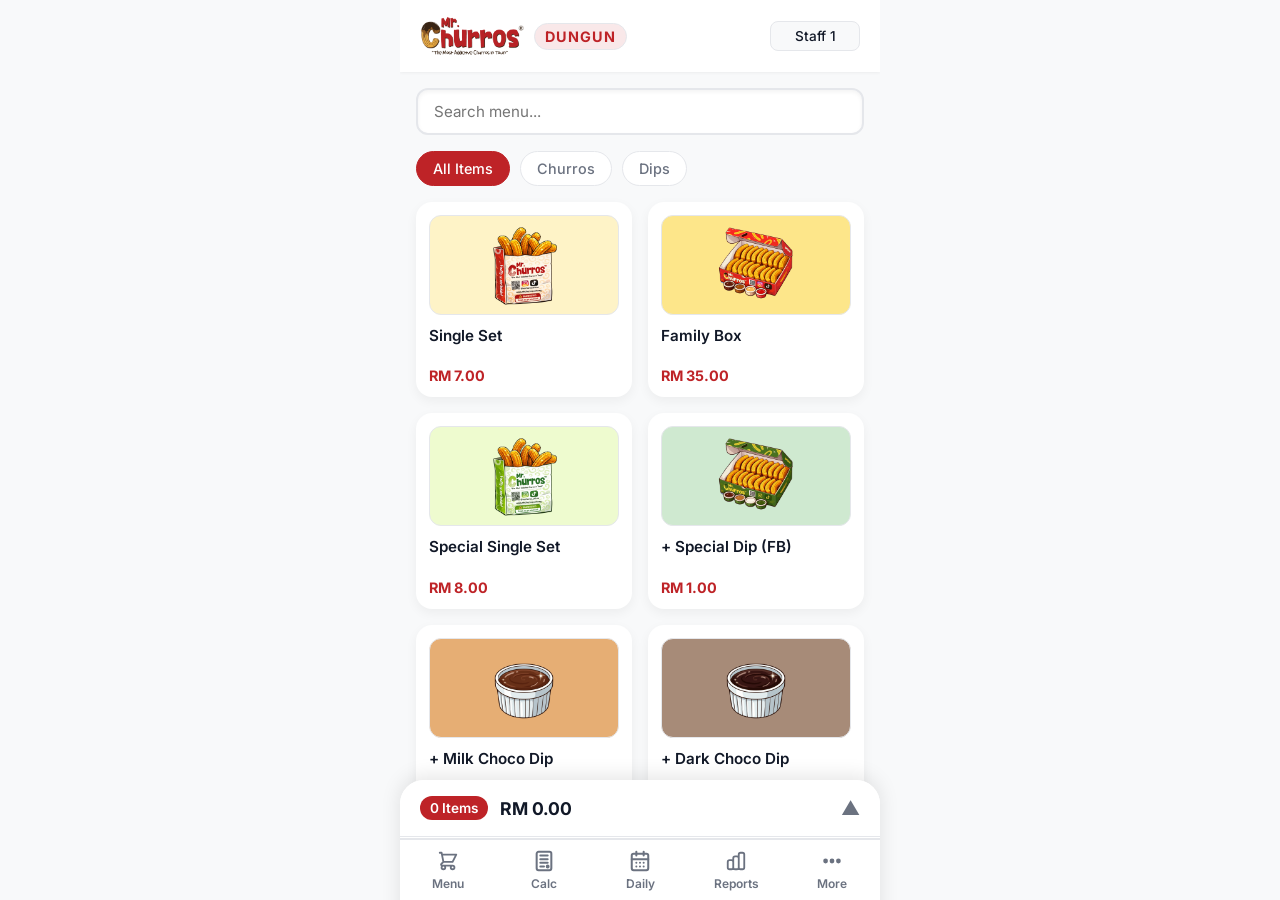
==== index.html @ 945b2c8e "Update index.html" ====
<!doctype html>
<html lang="en">
  <head>
    <meta charset="UTF-8" />
    <meta
      name="viewport"
      content="width=device-width, initial-scale=1.0, maximum-scale=1.0, user-scalable=no, viewport-fit=cover"
    />

    <meta http-equiv="Cache-Control" content="no-cache, no-store, must-revalidate" />
    <meta http-equiv="Pragma" content="no-cache" />
    <meta http-equiv="Expires" content="0" />
    
    <title>Mr. Churros Dungun · Simple POS</title>
    <link rel="preconnect" href="https://fonts.googleapis.com" />
    <link rel="preconnect" href="https://fonts.gstatic.com" crossorigin />
    <link
      href="https://fonts.googleapis.com/css2?family=Inter:wght@400;500;600;700&display=swap"
      rel="stylesheet"
    />
    <link rel="stylesheet" href="style.css?v=2.2.6" />
  </head>
  <body>
    <div class="app-container">
      <!-- HEADER -->
      <header class="header">
        <div class="logo-wrapper" id="devEasterEgg" style="cursor: pointer">
          <img src="logo-new.png" alt="Mr. Churros" class="header-logo" />
          <!-- Text-based DUNGUN badge -->
          <div class="dungun-badge">DUNGUN</div>
        </div>
        <div class="header-actions">
          <input
            type="text"
            id="staffName"
            class="staff-input"
            placeholder="Staff"
            value="Staff 1"
          />
          <button id="darkModeToggle" class="btn-icon">🌙</button>
        </div>
      </header>

      <!-- MAIN CONTENT -->
      <main class="main-content">
        <!-- POS PAGE (Menu) -->
        <div id="page-pos" class="page active">
          <input
            type="text"
            class="search-bar"
            placeholder="Search menu..."
            id="searchInput"
          />

          <div class="categories">
            <button class="cat-btn active" data-category="all">
              All Items
            </button>
            <button class="cat-btn" data-category="churros">Churros</button>
            <button class="cat-btn" data-category="dips">Dips</button>
          </div>

          <div class="product-grid" id="menuGrid"></div>
        </div>

        <!-- CALCULATOR PAGE -->
        <div id="page-calc" class="page">
          <div class="calculator-container">
            <div class="calc-screen-modern">
              <div id="calc-result">0</div>
              <div class="calc-subinfo">
                <span id="calc-operator-hint"></span>
                <span id="calc-memory"></span>
              </div>
            </div>

            <!-- Quick Cash Buttons -->
            <div
              style="
                display: grid;
                grid-template-columns: repeat(4, 1fr);
                gap: 8px;
                margin-bottom: 16px;
              "
            >
              <button
                class="btn btn-outline"
                style="padding: 12px 0"
                onclick="setCashAmount(10)"
              >
                RM10
              </button>
              <button
                class="btn btn-outline"
                style="padding: 12px 0"
                onclick="setCashAmount(20)"
              >
                RM20
              </button>
              <button
                class="btn btn-outline"
                style="padding: 12px 0"
                onclick="setCashAmount(50)"
              >
                RM50
              </button>
              <button
                class="btn btn-outline"
                style="padding: 12px 0"
                onclick="setCashAmount(100)"
              >
                RM100
              </button>
            </div>

            <div class="calc-keypad">
              <button class="calc-key" data-calc="7">7</button>
              <button class="calc-key" data-calc="8">8</button>
              <button class="calc-key" data-calc="9">9</button>
              <button class="calc-key operator" data-calc="/">÷</button>

              <button class="calc-key" data-calc="4">4</button>
              <button class="calc-key" data-calc="5">5</button>
              <button class="calc-key" data-calc="6">6</button>
              <button class="calc-key operator" data-calc="*">×</button>

              <button class="calc-key" data-calc="1">1</button>
              <button class="calc-key" data-calc="2">2</button>
              <button class="calc-key" data-calc="3">3</button>
              <button class="calc-key operator" data-calc="-">−</button>

              <button class="calc-key" data-calc="0">0</button>
              <button class="calc-key" data-calc=".">.</button>
              <button class="calc-key operator" data-calc="+">+</button>
              <button class="calc-key clear" data-calc="C">C</button>

              <button
                class="calc-key equals"
                data-calc="="
                style="grid-column: span 4"
              >
                =
              </button>
            </div>

            <div class="calc-actions">
              <button class="btn btn-outline" id="calc-add-to-cart">
                💰 Set Payment
              </button>
              <button class="btn btn-outline" id="calc-clear">🔄 Clear</button>
            </div>
          </div>
        </div>

        <!-- DAILY UPDATE PAGE -->
        <div id="page-daily" class="page">
          <div class="daily-container">
            <h2 style="margin-bottom: 20px; font-size: 1.5rem; color: var(--text-main);">
              Daily Update
            </h2>

            <!-- Restock Checklist -->
            <div class="daily-card">
              <h3 style="margin-bottom: 15px; color: var(--primary); font-size: 1rem">RESTOCK CHECKLIST</h3>
              
              <div class="restock-grid">
                <div class="restock-item">
                  <span>TEPUNG</span>
                  <input type="number" id="restock-tepung" class="restock-input" min="0" value="0" placeholder="PCS">
                </div>
                <div class="restock-item">
                  <span>PASTE</span>
                  <input type="number" id="restock-paste" class="restock-input" min="0" value="0" placeholder="PCS">
                </div>
                <div class="restock-item">
                  <span>DIPPING CUP</span>
                  <input type="number" id="restock-dipping-cup" class="restock-input" min="0" value="0" placeholder="PCS">
                </div>
                <div class="restock-item">
                  <span>FAMILY BOX</span>
                  <input type="number" id="restock-familybox" class="restock-input" min="0" value="0" placeholder="PCS">
                </div>
                <div class="restock-item">
                  <span>PAPER BAG</span>
                  <input type="number" id="restock-paper-bag" class="restock-input" min="0" value="0" placeholder="PCS">
                </div>
                <div class="restock-item">
                  <span>MILK CHOC</span>
                  <input type="number" id="restock-milk-choc" class="restock-input" min="0" value="0" placeholder="PCS">
                </div>
                <div class="restock-item">
                  <span>DARK CHOC</span>
                  <input type="number" id="restock-dark-choc" class="restock-input" min="0" value="0" placeholder="PCS">
                </div>
                <div class="restock-item">
                  <span>CARAMEL</span>
                  <input type="number" id="restock-caramel" class="restock-input" min="0" value="0" placeholder="PCS">
                </div>
                <div class="restock-item">
                  <span>MINYAK</span>
                  <input type="number" id="restock-minyak" class="restock-input" min="0" value="0" placeholder="PCS">
                </div>
                <div class="restock-item">
                  <span>CINNAMON SUGAR</span>
                  <input type="number" id="restock-cinamon" class="restock-input" min="0" value="0" placeholder="PCS">
                </div>
                <div class="restock-item">
                  <span>TISU KERING</span>
                  <input type="number" id="restock-tisu-kering" class="restock-input" min="0" value="0" placeholder="PCS">
                </div>
                <div class="restock-item">
                  <span>TISU BASAH</span>
                  <input type="number" id="restock-tisu-basah" class="restock-input" min="0" value="0" placeholder="PCS">
                </div>
                <div class="restock-item">
                  <span>PLASTIK KECIL</span>
                  <input type="number" id="restock-plastik-kecil" class="restock-input" min="0" value="0" placeholder="PCS">
                </div>
                <div class="restock-item">
                  <span>PLASTIK BESAR (FB)</span>
                  <input type="number" id="restock-plastik-besar" class="restock-input" min="0" value="0" placeholder="PCS">
                </div>
                <div class="restock-item">
                  <span>GLOVE L</span>
                  <input type="number" id="restock-glove-l" class="restock-input" min="0" value="0" placeholder="PCS">
                </div>
                <div class="restock-item">
                  <span>GLOVE S</span>
                  <input type="number" id="restock-glove-s" class="restock-input" min="0" value="0" placeholder="PCS">
                </div>
              </div>
            </div>

            <!-- EXPENSES -->
            <div class="daily-card">
              <div class="section-header">
                <h3>EXPENSES</h3>
                <span class="header-qty">Amount (RM)</span>
              </div>
              
              <div class="expense-grid">
                <div class="expense-row">
                  <input type="text" id="expense-1-desc" class="expense-desc" placeholder="e.g., Minyak goreng" value="">
                  <input type="number" id="expense-1-amount" class="expense-amount" min="0" value="0" step="0.01" placeholder="0.00">
                </div>
                <div class="expense-row">
                  <input type="text" id="expense-2-desc" class="expense-desc" placeholder="e.g., Gula" value="">
                  <input type="number" id="expense-2-amount" class="expense-amount" min="0" value="0" step="0.01" placeholder="0.00">
                </div>
                <div class="expense-row">
                  <input type="text" id="expense-3-desc" class="expense-desc" placeholder="e.g., Tepung" value="">
                  <input type="number" id="expense-3-amount" class="expense-amount" min="0" value="0" step="0.01" placeholder="0.00">
                </div>
                <div class="expense-row">
                  <input type="text" id="expense-4-desc" class="expense-desc" placeholder="e.g., Susu" value="">
                  <input type="number" id="expense-4-amount" class="expense-amount" min="0" value="0" step="0.01" placeholder="0.00">
                </div>
              </div>
            </div>

            <!-- REQUEST -->
            <div class="daily-card">
              <div class="section-header">
                <h3>REQUEST</h3>
                <span class="header-qty">Quantity (PCS)</span>
              </div>
              
              <div class="request-grid">
                <div class="request-row">
                  <input type="text" id="request-1-desc" class="request-desc" placeholder="e.g., Dipping cup" value="">
                  <input type="number" id="request-1-qty" class="request-qty" min="0" value="0" placeholder="0">
                </div>
                <div class="request-row">
                  <input type="text" id="request-2-desc" class="request-desc" placeholder="e.g., Paper bag" value="">
                  <input type="number" id="request-2-qty" class="request-qty" min="0" value="0" placeholder="0">
                </div>
                <div class="request-row">
                  <input type="text" id="request-3-desc" class="request-desc" placeholder="e.g., Plastik" value="">
                  <input type="number" id="request-3-qty" class="request-qty" min="0" value="0" placeholder="0">
                </div>
                <div class="request-row">
                  <input type="text" id="request-4-desc" class="request-desc" placeholder="e.g., Tisu" value="">
                  <input type="number" id="request-4-qty" class="request-qty" min="0" value="0" placeholder="0">
                </div>
              </div>
            </div>

            <!-- Person In Charge -->
            <div class="daily-card">
              <div class="pic-row">
                <div style="flex: 1;">
                  <label class="daily-label">PERSON IN CHARGE</label>
                  <input type="text" id="daily-pic" class="daily-input" placeholder="Staff name" value="Staff 1">
                </div>
                <div style="flex: 1;">
                  <label class="daily-label">OUTLET</label>
                  <input type="text" id="daily-outlet" class="daily-input" placeholder="Location" value="Dungun">
                  </select>
                </div>
              </div>
            </div>

            <!-- Submit Button -->
            <div class="daily-actions">
              <button id="save-daily-update" class="btn btn-primary">📝 Save</button>
              <button id="clear-daily" class="btn btn-outline">🔄 Clear Form</button>
            </div>

            <!-- History -->
            <div class="daily-card">
              <h3 style="margin-bottom: 15px; color: var(--text-main);">Recent Updates</h3>
              <div id="daily-updates-list" class="updates-list">
                <p style="text-align: center; color: var(--text-muted);">No updates yet today.</p>
              </div>
            </div>
          </div>
        </div>

        <!-- REPORTS PAGE -->
        <div id="page-reports" class="page">
          <h2 style="margin-bottom: 16px; font-size: 1.4rem">
            Daily Dashboard
          </h2>

          <div class="report-stats">
            <div class="stat-card">
              <span>Today's Sales</span>
              <strong id="reportTotalSales">RM 0.00</strong>
            </div>
            <div class="stat-card">
              <span>Orders</span>
              <strong id="reportOrderCount">0</strong>
            </div>
          </div>

          <!-- ========== CASH DRAWER SECTION ========== -->
          <div class="cash-drawer-section">
            <h3
              style="
                margin-bottom: 12px;
                font-size: 1.2rem;
                color: var(--primary);
              "
            >
              Cash Drawer
            </h3>

            <!-- Starting Cash (Float) - Always editable -->
            <div class="float-section">
              <div class="float-row">
                <span>Starting Cash:</span>
                <div style="display: flex; align-items: center; gap: 8px">
                  <input
                    type="number"
                    id="startingCashInput"
                    class="float-input"
                    value="200"
                    step="0.01"
                    min="0"
                    style="width: 100px"
                  />
                  <button id="updateFloatBtn" class="float-save-btn">
                    Update
                  </button>
                </div>
              </div>
            </div>

            <!-- Cash Drawer Summary -->
            <div class="drawer-summary">
              <div class="drawer-row">
                <span>Cash Sales:</span>
                <span
                  id="cashSalesTotal"
                  style="font-weight: 700; color: var(--primary)"
                  >RM 0.00</span
                >
              </div>
              <div class="drawer-row">
                <span>QR Sales:</span>
                <span
                  id="cardSalesTotal"
                  style="font-weight: 700; color: var(--success)"
                  >RM 0.00</span
                >
              </div>
              <div class="drawer-total">
                <span>Expected Cash Amount:</span>
                <span
                  id="expectedCash"
                  style="
                    font-weight: 800;
                    color: var(--primary);
                    font-size: 1.2rem;
                  "
                  >RM 200.00</span
                >
              </div>
            </div>

            <!-- Cash Actions -->
            <div class="cash-actions">
              <button id="closeShiftBtn" class="cash-action-btn primary">
                Close Shift
              </button>
              <button id="resetDrawerBtn" class="cash-action-btn secondary">
                Reset Drawer
              </button>
            </div>
            <div
            style="
              margin-top: 24px;
              display: flex;
              flex-direction: column;
              gap: 12px;
            "
          >
            <button id="export-btn" class="btn btn-outline">
              📥 Export CSV
            </button>
            <button id="reset-btn" class="btn btn-danger">
              ⚠️ Reset All Data
            </button>
          </div>
          </div>


          <!-- Production Summary Section -->
          <div class="cash-drawer-section">
            <h3 style="margin-bottom: 12px; font-size: 1.2rem; color: var(--primary);">
              Production Summary
            </h3>

            <!-- Total KG Sold -->
            <div class="float-section">
              <div class="float-row">
                <span>Total KG Sold (KG):</span>
                <div>
                  <input
                    type="number"
                    id="totalKgSold"
                    class="production-input"
                    value="0"
                    step="0.1"
                    min="0"
                    placeholder="0"
                  />
                </div>
              </div>
            </div>

            <!-- Unsold / Defect -->
            <div class="float-section">
              <div class="float-row">
                <span>Unsold/Defect (PCS):</span>
                <div>
                  <input
                    type="number"
                    id="unsoldDefect"
                    class="production-input"
                    value="0"
                    step="1"
                    min="0"
                    placeholder="0"
                  />
                </div>
              </div>
            </div>
          </div>

          <h3
            style="
              margin-bottom: 12px;
              font-size: 1rem;
              color: var(--text-muted);
            "
          >
            Recent Transactions
          </h3>
          <ul
            class="order-list"
            id="reportSalesList"
            style="
              background: var(--bg-surface);
              padding: 16px;
              border-radius: 16px;
              box-shadow: var(--card-shadow);
            "
          >
            <li
              style="
                text-align: center;
                color: var(--text-muted);
                font-size: 0.9rem;
              "
            >
              No sales yet today.
            </li>
          </ul>

        </div>

        <!-- SETTINGS PAGE -->
        <div id="page-settings" class="page">
          <div class="settings-container">
            <h2 style="margin-bottom: 20px; font-size: 1.5rem; color: var(--primary);">
              Settings
            </h2>

            <!-- Dark Mode Toggle -->
            <div class="settings-card">
              <div class="settings-row">
                <div class="settings-info">
                  <div>
                    <h3>Dark Mode</h3>
                    <p class="settings-description">Switch between light and dark theme</p>
                  </div>
                </div>
                <label class="toggle-switch">
                  <input type="checkbox" id="settingsDarkModeToggle">
                  <span class="toggle-slider"></span>
                </label>
              </div>
            </div>

            <!-- Tablet/Laptop Layout Toggle -->
            <div class="settings-card">
              <div class="settings-row">
                <div class="settings-info">
                  <div>
                    <h3>Tablet / Laptop Layout</h3>
                    <p class="settings-description">Switch to wider layout for larger screens</p>
                  </div>
                </div>
                <label class="toggle-switch">
                  <input type="checkbox" id="tabletLayoutToggle">
                  <span class="toggle-slider"></span>
                </label>
              </div>
            </div>

            <!-- Developer Info -->
            <div class="settings-card">
              <div class="settings-row" style="cursor: pointer;" id="settingsDevInfo">
                <div class="settings-info">
                  <div>
                    <h3>App Info</h3>
                    <p class="settings-description">View app version and developer details</p>
                  </div>
                </div>
                <span class="settings-chevron">›</span>
              </div>
            </div>

            <!-- App Info Footer -->
            <div class="settings-footer">
              <p>Mr. Churros Dungun POS</p>
              <p>Version 2.2.6</p>
            </div>
          </div>
        </div>

        <!-- DEVELOPER PAGE -->
        <div id="page-dev" class="page">
          <div class="developer-container">
            <div class="dev-header">
              <div class="dev-icon"></div>
              <h2>App Info</h2>
            </div>

            <div class="dev-card">
              <div class="dev-row">
                <span class="dev-label">App Name:</span>
                <span class="dev-value">Mr. Churros Dungun POS</span>
              </div>
              <div class="dev-row">
                <span class="dev-label">Version:</span>
                <span class="dev-value">2.2.6</span>
              </div>
              <div class="dev-row">
                <span class="dev-label">Developer:</span>
                <span class="dev-value">Nazurah and Is</span>
              </div>
              <div class="dev-row">
                <span class="dev-label">GitHub:</span>
                <span class="dev-value">@iskandarasri</span>
              </div>
              <div class="dev-row">
                <span class="dev-label">Last Updated:</span>
                <span class="dev-value">10 March 2026</span>
              </div>
            </div>

            <div class="dev-card">
              <h3 style="margin-bottom: 10px">Features</h3>
              <ul class="dev-features">
                <li>Multi-page POS System</li>
                <li>Restock items form</li>
                <li>Item quantity grouping</li>
                <li>Delete individual items</li>
                <li>Payment calculator</li>
                <li>Daily reports</li>
                <li>CSV (Excel) export</li>
              </ul>
            </div>

            <div class="dev-footer">
              <p>Made with love for Mr. Churros Dungun!</p>
            </div>
          </div>
        </div>
      </main>
      <!-- End of main-content -->

      <!-- STICKY CART -->
      <div id="cartSheet" class="cart-sheet">
        <div class="cart-header" id="cartHeaderToggle">
          <div class="cart-summary">
            <div class="cart-badge" id="cartCount">0 Items</div>
            <div class="cart-total-display" id="cartTotalSummary">RM 0.00</div>
          </div>
          <div class="cart-chevron">▲</div>
        </div>

        <div class="cart-body">
          <ul id="order-list" class="order-list"></ul>
        </div>

        <div class="cart-footer">
          <!-- Remarks Input -->
          <div class="cart-remarks">
            <input
              type="text"
              id="saleRemarks"
              class="remarks-input-cart"
              placeholder="Remarks (e.g., Extra churros, No sugar)"
            />
          </div>

          <!-- Payment Method Toggle -->
          <div class="payment-toggle">
            <button id="payment-cash" class="payment-btn cash active">
              💵 Cash
            </button>
            <button id="payment-qr" class="payment-btn qr">📱 QR Pay</button>
          </div>

          <!-- MONEY PRESETS - Quick payment amounts -->
          <div class="money-presets">
            <div class="money-label">Quick Payment:</div>
            <div class="money-buttons">
              <button class="money-preset-btn" data-amount="5">RM5</button>
              <button class="money-preset-btn" data-amount="7">RM7</button>
              <button class="money-preset-btn" data-amount="10">RM10</button>
              <button class="money-preset-btn" data-amount="20">RM20</button>
              <button class="money-preset-btn" data-amount="50">RM50</button>
              <button class="money-preset-btn" data-amount="100">RM100</button>
            </div>
          </div>

          <!-- Manual Payment Input -->
          <div class="manual-payment">
            <div class="payment-input-label">Customer Paid:</div>
            <div class="payment-input-row">
              <input
                type="number"
                id="manual-paid-amount"
                class="payment-input"
                placeholder="0.00"
                step="0.01"
                min="0"
              />
              <button id="apply-payment-btn" class="btn btn-outline">
                Apply
              </button>
            </div>
          </div>

          <div class="cart-totals">
            <span>Total</span>
            <span id="order-total-amount">RM 0.00</span>
          </div>

          <!-- Payment Summary -->
          <div class="payment-summary">
            <div class="payment-row">
              <span>Customer Paid:</span>
              <span
                id="paid-amount"
                style="font-weight: 700; color: var(--primary)"
                >RM 0.00</span
              >
            </div>
            <div class="payment-row change-row">
              <span>Change to Return:</span>
              <span id="change-amount" style="font-weight: 700">RM 0.00</span>
            </div>
          </div>

          <div class="cart-actions">
            <button id="void-last" class="btn btn-danger">Void Last</button>
            <button id="clear-order" class="btn btn-outline">Clear All</button>
          </div>
          <button id="save-sale" class="btn btn-primary">Pay / Save</button>
        </div>
      </div>

      <!-- BOTTOM NAV -->
      <nav class="bottom-nav">
        <button class="nav-btn" data-page="pos">
          <svg viewBox="0 0 24 24" width="22" height="22">
            <path
              d="M3 3h2l.4 2M7 13h10l4-8H5.4M7 13L5.4 5M7 13l-2.293 2.293c-.63.63-.184 1.707.707 1.707H17m0 0a2 2 0 100 4 2 2 0 000-4zm-8 2a2 2 0 11-4 0 2 2 0 014 0z"
              stroke="currentColor"
              fill="none"
              stroke-width="2"
            />
          </svg>
          Menu
        </button>
        <button class="nav-btn" data-page="calc">
          <svg
            viewBox="0 0 24 24"
            width="22"
            height="22"
            fill="none"
            stroke="currentColor"
            stroke-width="2"
          >
            <rect x="4" y="2" width="16" height="20" rx="2" ry="2"></rect>
            <line x1="8" y1="6" x2="16" y2="6"></line>
            <line x1="8" y1="10" x2="16" y2="10"></line>
            <line x1="8" y1="14" x2="16" y2="14"></line>
            <line x1="8" y1="18" x2="12" y2="18"></line>
            <circle cx="16" cy="18" r="1"></circle>
          </svg>
          Calc
        </button>
        <button class="nav-btn" data-page="daily">
          <svg viewBox="0 0 24 24" width="22" height="22" fill="none" stroke="currentColor" stroke-width="2">
            <rect x="3" y="4" width="18" height="18" rx="2" ry="2"></rect>
            <line x1="16" y1="2" x2="16" y2="6"></line>
            <line x1="8" y1="2" x2="8" y2="6"></line>
            <line x1="3" y1="10" x2="21" y2="10"></line>
            <path d="M8 14h.01M12 14h.01M16 14h.01M8 18h.01M12 18h.01M16 18h.01"></path>
          </svg>
          Daily
        </button>
        <button class="nav-btn" data-page="reports">
          <svg viewBox="0 0 24 24" width="22" height="22">
            <path
              d="M9 19v-6a2 2 0 00-2-2H5a2 2 0 00-2 2v6a2 2 0 002 2h2a2 2 0 002-2zm0 0V9a2 2 0 012-2h2a2 2 0 012 2v10m-6 0a2 2 0 002 2h2a2 2 0 002-2m0 0V5a2 2 0 012-2h2a2 2 0 012 2v14a2 2 0 01-2 2h-2a2 2 0 01-2-2z"
              stroke="currentColor"
              fill="none"
              stroke-width="2"
            />
          </svg>
          Reports
        </button>
        <button class="nav-btn" data-page="settings">
          <svg viewBox="0 0 24 24" width="22" height="22">
            <circle cx="12" cy="12" r="1.5" fill="currentColor"/>
            <circle cx="19" cy="12" r="1.5" fill="currentColor"/>
            <circle cx="5" cy="12" r="1.5" fill="currentColor"/>
          </svg>
          More
        </button>
      </nav>
    </div>
    <!-- End of app-container -->

    <!-- Custom Item Modal -->
    <div class="modal-overlay" id="customItemModal">
      <div class="modal-content">
        <span class="modal-close" onclick="closeModal('customItemModal')"
          >&times;</span
        >
        <h3 style="margin-bottom: 16px; text-align: center">Custom Amount</h3>
        <input
          type="text"
          id="customItemName"
          class="custom-input"
          placeholder="Item Name"
          value="Misc Item"
        />
        <div class="custom-display" id="calcDisplay">0.00</div>

        <div class="numpad">
          <button class="num-btn" onclick="calcType('1')">1</button>
          <button class="num-btn" onclick="calcType('2')">2</button>
          <button class="num-btn" onclick="calcType('3')">3</button>
          <button class="num-btn" onclick="calcType('4')">4</button>
          <button class="num-btn" onclick="calcType('5')">5</button>
          <button class="num-btn" onclick="calcType('6')">6</button>
          <button class="num-btn" onclick="calcType('7')">7</button>
          <button class="num-btn" onclick="calcType('8')">8</button>
          <button class="num-btn" onclick="calcType('9')">9</button>
          <button class="num-btn" onclick="calcType('C')">C</button>
          <button class="num-btn" onclick="calcType('0')">0</button>
          <button class="num-btn" onclick="calcType('00')">00</button>
        </div>
        <button
          class="btn btn-primary"
          style="margin-top: 16px"
          onclick="addCustomItem()"
        >
          Add to Order
        </button>
      </div>
    </div>

    <!-- Receipt Modal -->
    <div class="modal-overlay" id="receiptModal">
      <div class="modal-content receipt" style="max-width: 320px">
        <div class="receipt-header">
          <div class="receipt-logo">
            <img src="logo-new.png" alt="Mr. Churros" class="header-logo" />
          </div>
          <p style="font-size: 0.8rem; color: #555">
            Thank you for your purchase!
          </p>
          <div
            id="receiptDateTime"
            style="font-size: 0.8rem; margin-top: 4px"
          ></div>
          <div id="receiptStaff" style="font-size: 0.8rem"></div>
        </div>

        <div id="receiptItems" style="margin-bottom: 12px"></div>

        <div class="receipt-total">
          <span>TOTAL</span>
          <span id="receiptTotal">RM 0.00</span>
        </div>

        <button
          class="btn btn-primary"
          style="margin-top: 20px; width: 100%; border-radius: 8px"
          onclick="closeModal('receiptModal')"
        >
          Done
        </button>
      </div>
    </div>

    <!-- Custom Alert Modal -->
    <div class="modal-overlay" id="customAlertModal">
      <div class="modal-content" style="max-width: 300px; text-align: center">
        <div class="popup-icon" id="alertIcon">🔔</div>
        <h3 id="alertTitle" style="margin-bottom: 8px; color: var(--primary)">
          Alert
        </h3>
        <p
          id="alertMessage"
          style="margin-bottom: 20px; color: var(--text-main)"
        ></p>
        <button class="btn btn-primary" id="alertOkBtn" style="width: 100%">
          OK
        </button>
      </div>
    </div>

    <!-- Custom Confirm Modal -->
    <div class="modal-overlay" id="customConfirmModal">
      <div class="modal-content" style="max-width: 300px; text-align: center">
        <div class="popup-icon" id="confirmIcon">❓</div>
        <h3 id="confirmTitle" style="margin-bottom: 8px; color: var(--primary)">
          Confirm
        </h3>
        <p
          id="confirmMessage"
          style="margin-bottom: 20px; color: var(--text-main)"
        ></p>
        <div style="display: flex; gap: 10px">
          <button class="btn btn-outline" id="confirmCancelBtn" style="flex: 1">
            Cancel
          </button>
          <button class="btn btn-primary" id="confirmOkBtn" style="flex: 1">
            OK
          </button>
        </div>
      </div>
    </div>

    <script src="script.js?v=2.2.6"></script>
    <script>
    (function() {
      const VERSION = '2.2.6';
      if (localStorage.getItem('appVersion') !== VERSION) {
        console.log('App updated to version ' + VERSION);
        localStorage.setItem('appVersion', VERSION);
      }
    })();
  </script>
  </body>
</html>
---- style.css ----
/* ========== CSS VARIABLES (THEMING) ========== */
:root {
  --primary: #be2327;
  --primary-hover: #ca3838;
  --bg-base: #f8f9fa;
  --bg-surface: #ffffff;
  --text-main: #111827;
  --text-muted: #6b7280;
  --border: #e5e7eb;
  --danger: #ef4444;
  --danger-hover: #dc2626;
  --success: #10b981;
  --card-shadow: 0 4px 12px rgba(0, 0, 0, 0.05);
  --sheet-shadow: 0 -4px 20px rgba(0, 0, 0, 0.1);
  
  /* Safe area insets */
  --safe-top: env(safe-area-inset-top, 0px);
  --safe-bottom: env(safe-area-inset-bottom, 0px);
}

body.dark-mode {
  --primary: #ef4444;
  --primary-hover: #e54646;
  --bg-base: #100e16;
  --bg-surface: #1f2937;
  --text-main: #f9fafb;
  --text-muted: #9ca3af;
  --border: #374151;
  --danger: #f87171;
  --danger-hover: #ef4444;
  --card-shadow: 0 4px 12px rgba(0, 0, 0, 0.2);
  --sheet-shadow: 0 -4px 20px rgba(0, 0, 0, 0.3);
}

* {
  font-family: "Inter", system-ui, -apple-system, sans-serif;
  box-sizing: border-box;
  margin: 0;
  padding: 0;
  -webkit-tap-highlight-color: transparent;
}

body {
  background: var(--bg-base);
  color: var(--text-main);
  display: flex;
  justify-content: center;
  min-height: 100vh;
  margin: 0;
  padding: 0;
  overflow: hidden;
}

/* ========== APP CONTAINER ========== */
.app-container {
  width: 100%;
  max-width: 480px;
  height: 100vh;
  display: flex;
  flex-direction: column;
  background: var(--bg-base);
  position: relative;
  overflow: hidden;
}

/* ========== HEADER ========== */
.header {
  background: var(--bg-surface);
  padding: 16px 20px;
  padding-top: calc(16px + var(--safe-top));
  display: flex;
  justify-content: space-between;
  align-items: center;
  box-shadow: 0 1px 3px rgba(0, 0, 0, 0.05);
  z-index: 10;
  flex-shrink: 0;
}

.logo-wrapper {
  display: flex;
  align-items: center;
  gap: 10px;
  font-weight: 700;
  font-size: 1.1rem;
  color: var(--text-main);
  cursor: pointer;
}

.header-logo {
  height: 40px;
  width: auto;
  object-fit: contain;
}

.header-actions {
  display: flex;
  align-items: center;
  gap: 12px;
}

.staff-input {
  background: var(--bg-base);
  border: 1px solid var(--border);
  color: var(--text-main);
  border-radius: 8px;
  padding: 6px 12px;
  font-size: 0.85rem;
  font-weight: 500;
  width: 90px;
  text-align: center;
  outline: none;
}

.btn-icon {
  background: var(--bg-base);
  border: 1px solid var(--border);
  color: var(--text-main);
  width: 36px;
  height: 36px;
  border-radius: 50%;
  display: flex;
  align-items: center;
  justify-content: center;
  cursor: pointer;
  font-size: 1.1rem;
  transition: all 0.2s;
}

.dungun-badge {
  font-size: 0.9rem;
  font-weight: 700;
  color: var(--primary);
  background: rgba(190, 35, 39, 0.1);
  padding: 4px 10px;
  border-radius: 20px;
  border: 1px solid var(--border);
  letter-spacing: 1px;
  white-space: nowrap;
}

/* ========== FIXED SCROLLING FOR ALL PAGES - iOS COMPATIBLE ========== */
.main-content {
  flex: 1;
  overflow-y: auto;
  -webkit-overflow-scrolling: touch;
  height: 100%;
  padding: 0;
  margin: 0;
}

.page {
  display: none;
  padding: 16px;
  padding-bottom: 150px;
  min-height: 100%;
  animation: fadeIn 0.3s ease;
  box-sizing: border-box;
}

.page.active {
  display: block;
}

@supports (-webkit-touch-callout: none) {
  .main-content {
    height: -webkit-fill-available;
  }
  
  .page {
    padding-bottom: 170px;
  }
  
  .bottom-nav {
    padding-bottom: env(safe-area-inset-bottom, 0px);
    height: calc(60px + env(safe-area-inset-bottom, 0px));
  }
}

#page-calc .calculator-container {
  margin-bottom: 20px;
}

#page-calc {
  padding-bottom: 180px;
}

.product-grid {
  display: grid;
  grid-template-columns: repeat(2, 1fr);
  gap: 16px;
  padding-bottom: 80px;
}

.calc-keypad {
  display: grid;
  grid-template-columns: repeat(4, 1fr);
  gap: 10px;
  margin-bottom: 20px;
}

.calc-actions {
  display: grid;
  grid-template-columns: 1fr 1fr;
  gap: 10px;
  margin-top: 20px;
  margin-bottom: 30px;
}

.bottom-nav {
  position: sticky;
  bottom: 0;
  width: 100%;
  height: 60px;
  background: var(--bg-surface);
  border-top: 2px solid var(--border);
  display: flex;
  justify-content: space-around;
  align-items: center;
  z-index: 1000;
  flex-shrink: 0;
  margin-top: auto;
  padding-bottom: env(safe-area-inset-bottom, 0px);
  box-sizing: content-box;
}

/* ========== SEARCH & CATEGORIES ========== */
.search-bar {
  width: 100%;
  padding: 12px 16px;
  border-radius: 12px;
  border: 2px solid var(--border);
  background: var(--bg-surface);
  color: var(--text-main);
  margin-bottom: 16px;
  font-size: 0.95rem;
  outline: none;
  box-shadow: inset 0 2px 4px rgba(0,0,0,0.05);
  transition: border-color 0.2s ease;
}

.search-bar:focus {
  border-color: var(--primary);
  box-shadow: 0 0 0 3px rgba(195, 31, 10, 0.1);
}

.categories {
  display: flex;
  gap: 10px;
  overflow-x: auto;
  padding-bottom: 16px;
  scrollbar-width: none;
}
.categories::-webkit-scrollbar { display: none; }

.cat-btn {
  background: var(--bg-surface);
  border: 1px solid var(--border);
  color: var(--text-muted);
  padding: 8px 16px;
  border-radius: 20px;
  font-size: 0.9rem;
  font-weight: 500;
  white-space: nowrap;
  cursor: pointer;
  transition: all 0.2s;
}

.cat-btn.active {
  background: var(--primary);
  color: #fff;
  border-color: var(--primary);
}

/* ========== PRODUCT GRID ========== */
.product-grid {
  display: grid;
  grid-template-columns: repeat(2, 1fr);
  gap: 16px;
  padding-bottom: 30px;
}

.product-card {
  background: var(--bg-surface);
  border-radius: 16px;
  padding: 12px;
  box-shadow: var(--card-shadow);
  display: flex;
  flex-direction: column;
  cursor: pointer;
  border: 1px solid transparent;
  transition: all 0.15s ease;
}

.product-card:active {
  transform: scale(0.97);
  border-color: var(--primary);
}

.product-img {
  background: var(--bg-base);
  border-radius: 12px;
  height: 100px;
  display: flex;
  align-items: center;
  justify-content: center;
  font-size: 2.5rem;
  margin-bottom: 12px;
  border: 1px solid var(--border);
  overflow: hidden;
}

.menu-item-image {
  width: 80px;
  height: 80px;
  object-fit: contain;
  border-radius: 8px;
}

.product-info h3 {
  font-size: 0.95rem;
  font-weight: 600;
  color: var(--text-main);
  margin-bottom: 4px;
  line-height: 1.2;
  min-height: 2.4em;
  display: -webkit-box;
  -webkit-line-clamp: 2;
  -webkit-box-orient: vertical;
  overflow: hidden;
}

.product-info p {
  font-size: 0.9rem;
  font-weight: 700;
  color: var(--primary);
}

.custom-item-card {
  border: 2px dashed var(--primary);
  background: transparent;
  box-shadow: none;
}
.custom-item-card .product-img {
  background: rgba(79, 70, 229, 0.1);
  color: var(--primary);
}

/* ========== CALCULATOR PAGE ========== */
.calculator-container {
  background: var(--bg-surface);
  border-radius: 24px;
  padding: 20px;
  margin-bottom: 20px;
  box-shadow: var(--card-shadow);
}

.calc-screen-modern {
  background: var(--bg-base);
  border-radius: 16px;
  padding: 20px;
  margin-bottom: 20px;
  border: 1px solid var(--border);
}

#calc-result {
  font-size: 3rem;
  font-weight: 700;
  text-align: right;
  color: var(--primary);
  font-family: "Courier New", monospace;
  word-wrap: break-word;
  min-height: 5rem;
}

.calc-subinfo {
  display: flex;
  justify-content: space-between;
  margin-top: 10px;
  color: var(--text-muted);
  font-size: 0.9rem;
}

.calc-keypad {
  display: grid;
  grid-template-columns: repeat(4, 1fr);
  gap: 10px;
}

.calc-key {
  background: var(--bg-base);
  border: 1px solid var(--border);
  border-radius: 16px;
  padding: 18px 0;
  font-size: 1.5rem;
  font-weight: 600;
  color: var(--text-main);
  cursor: pointer;
  transition: all 0.1s ease;
}

.calc-key:active {
  background: var(--primary);
  color: white;
  transform: scale(0.95);
}

.calc-key.operator {
  background: var(--primary);
  color: white;
}

.calc-key.operator:active {
  background: var(--primary-hover);
}

.calc-key.equals {
  background: var(--success);
  color: white;
  grid-column: span 2;
}

.calc-key.clear {
  background: var(--danger);
  color: white;
}

.calc-actions {
  display: grid;
  grid-template-columns: 1fr 1fr;
  gap: 10px;
  margin-top: 20px;
}

/* ========== BOTTOM NAVIGATION ========== */
.bottom-nav {
  position: fixed;
  bottom: 0;
  left: 0;
  right: 0;
  width: 100%;
  max-width: 480px;
  margin: 0 auto;
  height: 60px;
  background: var(--bg-surface);
  border-top: 2px solid var(--border);
  display: flex;
  justify-content: space-around;
  align-items: center;
  z-index: 1000;
  padding-bottom: var(--safe-bottom);
  box-sizing: content-box;
}

.nav-btn {
  display: flex;
  flex-direction: column;
  align-items: center;
  justify-content: center;
  gap: 4px;
  color: var(--text-muted);
  font-size: 0.75rem;
  font-weight: 600;
  flex: 1;
  height: 100%;
  cursor: pointer;
  transition: color 0.2s;
  background: transparent;
  border: none;
  padding: 0;
}

.nav-btn.active {
  color: var(--primary);
}

.nav-btn svg {
  width: 22px;
  height: 22px;
  stroke-width: 2.2;
  stroke: currentColor;
  fill: none;
  stroke-linecap: round;
  stroke-linejoin: round;
}

/* ========== CART SHEET ========== */
.cart-sheet {
  position: fixed;
  bottom: 60px;
  bottom: calc(60px + var(--safe-bottom));
  left: 50%;
  transform: translateX(-50%) translateY(calc(100% - 60px));
  width: 100%;
  max-width: 480px;
  background: var(--bg-surface);
  border-radius: 24px 24px 0 0;
  box-shadow: var(--sheet-shadow);
  z-index: 900;
  transition: transform 0.35s cubic-bezier(0.2, 0.8, 0.2, 1);
  display: flex;
  flex-direction: column;
  max-height: 70vh;
}

.cart-sheet.open {
  transform: translateX(-50%) translateY(0);
}

.cart-header {
  padding: 16px 20px;
  display: flex;
  justify-content: space-between;
  align-items: center;
  cursor: pointer;
  border-bottom: 1px solid var(--border);
  background: var(--bg-surface);
  border-radius: 24px 24px 0 0;
  transition: background-color 0.2s ease;
  flex-shrink: 0;
}

.cart-summary {
  display: flex;
  align-items: center;
  gap: 12px;
}

.cart-badge {
  background: var(--primary);
  color: #fff;
  font-weight: 600;
  font-size: 0.85rem;
  padding: 4px 10px;
  border-radius: 20px;
}

.cart-total-display {
  font-size: 1.1rem;
  font-weight: 700;
  color: var(--text-main);
}

.cart-chevron {
  color: var(--text-muted);
  transition: transform 0.3s ease;
  font-size: 1.2rem;
}
.cart-sheet.open .cart-chevron {
  transform: rotate(180deg);
}

.cart-body {
  padding: 16px 20px;
  overflow-y: auto;
  flex: 1;
  max-height: 35vh;
  min-height: 100px;
}

.cart-footer {
  padding: 16px 20px 24px 20px;
  background: var(--bg-surface);
  border-top: 1px solid var(--border);
  border-radius: 0 0 0 0;
  flex-shrink: 0;
  max-height: 50vh;
  overflow-y: auto;
}

/* ========== ORDER LIST STYLING ========== */
.order-list {
  list-style: none;
  margin-bottom: 10px;
}

.order-item {
  display: flex;
  justify-content: space-between;
  align-items: center;
  padding: 8px 0;
  border-bottom: 1px dashed var(--border);
  position: relative;
  font-size: 0.9rem;
}

.order-item-left {
  display: flex;
  align-items: center;
  gap: 6px;
  flex: 1;
  min-width: 0;
}

.item-qty {
  font-size: 0.85rem;
  font-weight: 600;
  color: var(--primary);
  min-width: 35px;
  flex-shrink: 0;
}

.item-name {
  font-size: 0.9rem;
  font-weight: 500;
  color: var(--text-main);
  white-space: nowrap;
  overflow: hidden;
  text-overflow: ellipsis;
  flex: 1;
}

.item-price {
  font-size: 0.9rem;
  font-weight: 600;
  color: var(--text-main);
  margin-right: 6px;
  flex-shrink: 0;
}

.delete-item-btn {
  background: var(--danger);
  color: white;
  border: none;
  border-radius: 50%;
  width: 22px;
  height: 22px;
  font-size: 12px;
  display: flex;
  align-items: center;
  justify-content: center;
  cursor: pointer;
  opacity: 0.7;
  transition: all 0.2s;
  flex-shrink: 0;
}

.delete-item-btn:hover,
.delete-item-btn:active {
  opacity: 1;
  transform: scale(1.1);
}

/* ========== PAYMENT SECTION ========== */
.payment-summary {
  margin-bottom: 12px;
  padding: 10px;
  background: var(--bg-base);
  border-radius: 12px;
  font-size: 0.9rem;
}

.payment-row {
  display: flex;
  justify-content: space-between;
  margin-bottom: 4px;
}

.cart-totals {
  display: flex;
  justify-content: space-between;
  margin-bottom: 12px;
  font-size: 1.1rem;
  font-weight: 700;
  color: var(--text-main);
}

.cart-actions {
  display: grid;
  grid-template-columns: 1fr 1fr;
  gap: 8px;
  margin-bottom: 8px;
}

.payment-toggle {
  display: flex;
  gap: 8px;
  margin-bottom: 12px;
}

.payment-btn {
  flex: 1;
  padding: 10px;
  border-radius: 10px;
  font-weight: 600;
  font-size: 0.9rem;
  cursor: pointer;
  transition: all 0.2s;
  border: 1px solid var(--border);
  background: var(--bg-surface);
  color: var(--text-main);
}

.payment-btn.active {
  background: var(--primary);
  color: white;
  border: 1px solid var(--primary);
}

.money-presets {
  margin-bottom: 16px;
  padding: 12px;
  background: var(--bg-base);
  border-radius: 12px;
}

.money-label {
  font-size: 0.85rem;
  font-weight: 600;
  color: var(--text-muted);
  margin-bottom: 8px;
}

.money-buttons {
  display: flex;
  flex-wrap: wrap;
  gap: 8px;
}

.money-preset-btn {
  background: var(--primary);
  color: white;
  border: 1px solid var(--primary);
  padding: 12px 16px;
  border-radius: 30px;
  font-size: 1rem;
  font-weight: 700;
  cursor: pointer;
  transition: all 0.2s;
  flex: 1 1 auto;
  min-width: 65px;
  box-shadow: 0 2px 0 var(--primary-hover);
}

.money-preset-btn:active {
  transform: translateY(2px);
  box-shadow: none;
  background: var(--primary-hover);
}

.manual-payment {
  margin-bottom: 16px;
  padding: 12px;
  background: var(--bg-base);
  border-radius: 12px;
  width: 100%;
  box-sizing: border-box;
}

.payment-input-label {
  font-size: 0.85rem;
  font-weight: 600;
  color: var(--text-muted);
  margin-bottom: 8px;
}

.payment-input-row {
  display: flex;
  gap: 8px;
  align-items: center;
  width: 100%;
}

.payment-input {
  flex: 1;
  min-width: 0;
  padding: 12px;
  border-radius: 10px;
  border: 1px solid var(--border);
  background: var(--bg-surface);
  color: var(--text-main);
  font-size: 1rem;
  font-weight: 600;
  box-sizing: border-box;
}

.payment-input:focus {
  outline: none;
  border-color: var(--primary);
}

.payment-input-row .btn-outline {
  flex-shrink: 0;
  padding: 12px 16px !important;
  margin: 0;
  white-space: nowrap;
  background: var(--primary);
  color: white;
  border: 1px solid var(--primary);
  font-weight: 600;
  border-radius: 10px;
}

.payment-input-row .btn-outline:active {
  background: var(--primary-hover);
  transform: translateY(2px);
}

.cart-remarks {
  margin-bottom: 16px;
  padding: 0 4px;
}

.remarks-input-cart {
  width: 100%;
  padding: 12px 16px;
  border-radius: 12px;
  border: 2px solid var(--border);
  background: var(--bg-surface);
  color: var(--text-main);
  font-size: 0.95rem;
  outline: none;
  transition: border-color 0.2s ease;
}

.remarks-input-cart:focus {
  border-color: var(--primary);
  box-shadow: 0 0 0 3px rgba(195, 31, 10, 0.1);
}

/* ========== BUTTONS ========== */
button {
  border: none;
  outline: none;
  background: none;
  font-family: inherit;
}

.btn {
  padding: 14px 16px;
  border-radius: 12px;
  font-weight: 600;
  font-size: 1rem;
  cursor: pointer;
  text-align: center;
  transition: all 0.2s;
}

.btn-primary {
  background: var(--primary);
  color: #fff;
  width: 100%;
}
.btn-primary:active {
  background: var(--primary-hover);
  transform: scale(0.98);
}

.btn-danger {
  background: #fef2f2;
  color: var(--danger);
  border: 1px solid #fecaca;
}
body.dark-mode .btn-danger {
  background: rgba(239, 68, 68, 0.1);
  border-color: rgba(239, 68, 68, 0.2);
}
.btn-danger:active {
  background: #fee2e2;
}

.btn-outline {
  background: var(--bg-base);
  color: var(--text-main);
  border: 1px solid var(--border);
}
.btn-outline:active {
  background: var(--border);
}

/* ========== MODALS ========== */
.modal-overlay {
  position: fixed;
  top: 0;
  left: 0;
  right: 0;
  bottom: 0;
  background: rgba(0, 0, 0, 0.5);
  display: flex;
  align-items: center;
  justify-content: center;
  padding: 20px;
  opacity: 0;
  visibility: hidden;
  transition: all 0.2s ease;
  z-index: 2000;
  backdrop-filter: blur(4px);
}
.modal-overlay.active {
  opacity: 1;
  visibility: visible;
}

.modal-content {
  background: var(--bg-surface);
  width: 100%;
  max-width: 360px;
  border-radius: 20px;
  padding: 24px;
  transform: scale(0.95);
  transition: all 0.2s ease;
  box-shadow: 0 10px 25px rgba(0, 0, 0, 0.1);
  position: relative;
}
.modal-overlay.active .modal-content {
  transform: scale(1);
}

.modal-close {
  position: absolute;
  top: 16px;
  right: 16px;
  font-size: 1.5rem;
  color: var(--text-muted);
  cursor: pointer;
  line-height: 1;
  background: var(--bg-base);
  width: 30px;
  height: 30px;
  border-radius: 50%;
  display: flex;
  align-items: center;
  justify-content: center;
  border: 1px solid var(--border);
}

/* ========== RECEIPT ========== */
.receipt {
  font-family: "Courier New", Courier, monospace;
  color: #000;
  background: #fff;
  padding: 16px;
  border: 1px solid #ddd;
  border-radius: 8px;
}
body.dark-mode .receipt {
  background: #fff;
  color: #000;
}

.receipt-header {
  text-align: center;
  margin-bottom: 16px;
  border-bottom: 2px dashed #000;
  padding-bottom: 10px;
}

.receipt-item {
  display: flex;
  justify-content: space-between;
  font-size: 0.9rem;
  margin-bottom: 4px;
}

.receipt-total {
  border-top: 2px dashed #000;
  margin-top: 10px;
  padding-top: 10px;
  font-weight: bold;
  font-size: 1.1rem;
  display: flex;
  justify-content: space-between;
}

/* ========== CUSTOM ITEM MODAL ========== */
.custom-input {
  width: 100%;
  padding: 12px;
  font-size: 1rem;
  border-radius: 8px;
  border: 1px solid var(--border);
  margin-bottom: 12px;
  background: var(--bg-base);
  color: var(--text-main);
}

.custom-display {
  font-size: 2rem;
  font-weight: 700;
  text-align: center;
  margin-bottom: 16px;
  color: var(--primary);
  background: var(--bg-base);
  padding: 16px;
  border-radius: 12px;
  border: 1px solid var(--border);
}

.numpad {
  display: grid;
  grid-template-columns: repeat(3, 1fr);
  gap: 10px;
}

.num-btn {
  background: var(--bg-base);
  border: 1px solid var(--border);
  border-radius: 12px;
  font-size: 1.5rem;
  font-weight: 600;
  padding: 16px;
  cursor: pointer;
  color: var(--text-main);
  transition: all 0.1s ease;
}

.num-btn:active {
  background: var(--primary);
  color: white;
  transform: scale(0.95);
}

/* ========== REPORTS PAGE ========== */
.report-stats {
  display: flex;
  gap: 12px;
  margin-bottom: 20px;
}

.stat-card {
  background: var(--bg-base);
  padding: 16px;
  border-radius: 12px;
  flex: 1;
  text-align: center;
  border: 1px solid var(--border);
}

.stat-card span {
  display: block;
  font-size: 0.85rem;
  color: var(--text-muted);
}

.stat-card strong {
  font-size: 1.25rem;
  color: var(--primary);
}

/* ========== DEVELOPER PAGE ========== */
.developer-container {
  padding: 16px;
  animation: fadeIn 0.3s ease;
}

.dev-header {
  text-align: center;
  margin-bottom: 24px;
}

.dev-icon {
  font-size: 4rem;
  margin-bottom: 8px;
}

.dev-card {
  background: var(--bg-surface);
  border-radius: 16px;
  padding: 20px;
  margin-bottom: 16px;
  box-shadow: var(--card-shadow);
  border: 1px solid var(--border);
}

.dev-row {
  display: flex;
  justify-content: space-between;
  padding: 12px 0;
  border-bottom: 1px dashed var(--border);
}

.dev-row:last-child {
  border-bottom: none;
}

.dev-label {
  font-weight: 600;
  color: var(--text-muted);
}

.dev-value {
  text-align: right;
  font-weight: 700;
  color: var(--primary);
}

.dev-features {
  list-style: none;
  padding: 0;
}

.dev-features li {
  padding: 8px 0;
  color: var(--text-main);
  border-bottom: 1px dashed var(--border);
}

.dev-features li:last-child {
  border-bottom: none;
}

.dev-footer {
  text-align: center;
  margin-top: 24px;
  color: var(--text-muted);
  font-style: italic;
}

/* ========== FLASH ANIMATION ========== */
@keyframes fadeOut {
  0% { opacity: 1; }
  70% { opacity: 1; }
  100% { opacity: 0; }
}

.cart-header.cart-flash {
  background: var(--primary) !important;
  color: white !important;
}

.cart-header.cart-flash .cart-badge,
.cart-header.cart-flash .cart-total-display,
.cart-header.cart-flash .cart-chevron {
  color: white !important;
}

.cart-header.cart-flash .cart-badge {
  background: white;
  color: var(--primary) !important;
}

.cart-header * {
  transition: color 0.2s ease, background 0.2s ease;
}

/* ========== DARK MODE ADJUSTMENTS ========== */
body.dark-mode .payment-input {
  background: var(--bg-surface);
  color: var(--text-main);
  border-color: var(--border);
}

body.dark-mode .remarks-input-cart {
  background: var(--bg-surface);
  color: var(--text-main);
  border-color: var(--border);
}

body.dark-mode .remarks-input-cart:focus {
  border-color: var(--primary);
}

body.dark-mode .money-preset-btn {
  box-shadow: 0 2px 0 #555;
}

/* ========== CASH DRAWER STYLES ========== */
.cash-drawer-section {
  background: var(--bg-surface);
  border-radius: 16px;
  padding: 16px;
  margin-bottom: 24px;
  border: 1px solid var(--border);
  box-shadow: var(--card-shadow);
}

.float-section {
  background: var(--bg-base);
  border-radius: 12px;
  padding: 12px;
  margin-bottom: 16px;
}

.float-row {
  display: flex;
  align-items: center;
  justify-content: space-between;
  gap: 10px;
}

.float-row span {
  font-size: 0.95rem;
  font-weight: 500;
  color: var(--text-main);
  white-space: nowrap;
}

.float-row div {
  display: flex;
  align-items: center;
  gap: 8px;
  flex-shrink: 0;
}

.float-input {
  padding: 8px 12px;
  border-radius: 8px;
  border: 1px solid var(--border);
  background: var(--bg-surface);
  color: var(--text-main);
  width: 100px;
  font-size: 1rem;
  font-weight: 600;
  text-align: right;
}

.float-input:focus {
  outline: none;
  border-color: var(--primary);
}

.float-save-btn {
  background: var(--primary);
  color: white;
  border: none;
  border-radius: 6px;
  padding: 8px 16px;
  font-weight: 600;
  cursor: pointer;
  white-space: nowrap;
}

.drawer-summary {
  background: var(--bg-base);
  border-radius: 12px;
  padding: 12px;
  margin-bottom: 16px;
}

.drawer-row {
  display: flex;
  justify-content: space-between;
  align-items: center;
  padding: 10px 0;
  border-bottom: 1px dashed var(--border);
}

.drawer-row:last-child {
  border-bottom: none;
}

.drawer-row span:first-child {
  color: var(--text-muted);
  font-size: 0.95rem;
  font-weight: 500;
}

.drawer-row span:last-child {
  font-weight: 700;
  color: var(--primary);
  font-size: 1.1rem;
  text-align: right;
}

.drawer-total {
  display: flex;
  justify-content: space-between;
  align-items: center;
  padding: 14px 12px;
  background: var(--bg-surface);
  border-radius: 8px;
  margin-top: 12px;
  border: 1px solid var(--border);
}

.drawer-total span:first-child {
  font-weight: 600;
  color: var(--text-main);
  font-size: 1rem;
}

.drawer-total span:last-child {
  font-weight: 800;
  color: var(--primary);
  font-size: 1.3rem;
  text-align: right;
}

.cash-actions {
  display: grid;
  grid-template-columns: 1fr 1fr;
  gap: 8px;
  margin-top: 16px;
}

.cash-action-btn {
  padding: 14px;
  border-radius: 8px;
  border: none;
  font-weight: 600;
  font-size: 0.95rem;
  cursor: pointer;
  transition: all 0.2s;
  text-align: center;
}

.cash-action-btn.primary {
  background: var(--primary);
  color: white;
}

.cash-action-btn.secondary {
  background: var(--bg-surface);
  color: var(--text-main);
  border: 1px solid var(--border);
}

#expectedCash {
  white-space: nowrap !important;
  display: inline-block !important;
}

/* ========== PRODUCTION SUMMARY STYLES ========== */
.production-input {
  padding: 8px 12px;
  border-radius: 8px;
  border: 1px solid var(--border);
  background: var(--bg-surface);
  color: var(--text-main);
  width: 100px;
  font-size: 1rem;
  font-weight: 600;
  text-align: right;
}

.production-input:focus {
  outline: none;
  border-color: var(--primary);
}

/* ========== SETTINGS PAGE STYLES ========== */
.settings-container {
  padding: 16px;
  max-width: 600px;
  margin: 0 auto;
}

.settings-card {
  background: var(--bg-surface);
  border-radius: 16px;
  padding: 16px;
  margin-bottom: 16px;
  border: 1px solid var(--border);
  box-shadow: var(--card-shadow);
}

.settings-row {
  display: flex;
  justify-content: space-between;
  align-items: center;
  gap: 16px;
}

.settings-info {
  display: flex;
  align-items: center;
  gap: 16px;
  flex: 1;
}

.settings-info h3 {
  font-size: 1.1rem;
  font-weight: 600;
  color: var(--text-main);
  margin-bottom: 4px;
}

.settings-description {
  font-size: 0.85rem;
  color: var(--text-muted);
}

.settings-chevron {
  font-size: 1.5rem;
  color: var(--text-muted);
  padding: 8px;
}

.settings-footer {
  text-align: center;
  margin-top: 32px;
  color: var(--text-muted);
  font-size: 0.85rem;
}

.toggle-switch {
  position: relative;
  display: inline-block;
  width: 52px;
  height: 26px;
  flex-shrink: 0;
}

.toggle-switch input {
  opacity: 0;
  width: 0;
  height: 0;
}

.toggle-slider {
  position: absolute;
  cursor: pointer;
  top: 0;
  left: 0;
  right: 0;
  bottom: 0;
  background-color: var(--border);
  transition: 0.3s;
  border-radius: 34px;
}

.toggle-slider:before {
  position: absolute;
  content: "";
  height: 20px;
  width: 20px;
  left: 3px;
  bottom: 3px;
  background-color: white;
  transition: 0.3s;
  border-radius: 50%;
}

input:checked + .toggle-slider {
  background-color: var(--primary);
}

input:checked + .toggle-slider:before {
  transform: translateX(26px);
}

/* ========== TABLET/ LAPTOP LAYOUT ========== */
body.tablet-layout .app-container {
  max-width: 900px;
}

body.tablet-layout .product-grid {
  grid-template-columns: repeat(4, 1fr);
}

body.tablet-layout .bottom-nav {
  max-width: 900px;
}

body.tablet-layout .cart-sheet {
  max-width: 900px;
}

body.tablet-layout .settings-container {
  max-width: 800px;
}

body.tablet-layout .daily-container {
  max-width: 800px;
}

body.dark-mode .settings-card {
  background: var(--bg-surface);
}

body.dark-mode .settings-description {
  color: var(--text-muted);
}

/* ========== DAILY UPDATE PAGE STYLES ========== */
.daily-container {
  padding: 12px;
  max-width: 100%;
  margin: 0 auto;
}

.daily-card {
  background: var(--bg-surface);
  border-radius: 16px;
  padding: 20px;
  margin-bottom: 16px;
  border: 1px solid var(--border);
  box-shadow: var(--card-shadow);
  width: 100%;
}

.daily-card h3 {
  font-size: 1.1rem;
  margin-bottom: 16px;
  color: var(--primary);
  font-weight: 600;
}

.restock-grid {
  display: grid;
  grid-template-columns: repeat(2, 1fr);
  gap: 16px;
  width: 100%;
}

.restock-item {
  display: flex;
  align-items: center;
  justify-content: space-between;
  padding: 12px 16px;
  background: var(--bg-base);
  border-radius: 10px;
  border: 1px solid var(--border);
  width: 100%;
}

.restock-item span {
  font-size: 0.95rem;
  font-weight: 600;
  color: var(--text-main);
}

.restock-input {
  width: 75px;
  padding: 8px 10px;
  border-radius: 8px;
  border: 1px solid var(--border);
  background: var(--bg-surface);
  color: var(--text-main);
  text-align: right;
  font-size: 0.95rem;
}

/* ========== EXPENSES & REQUEST FIXES ========== */
.expense-grid, .request-grid {
  display: flex;
  flex-direction: column;
  gap: 10px;
  width: 100%;
}

.expense-row, .request-row {
  display: flex;
  align-items: center;
  gap: 10px;
  width: 100%;
}

.expense-desc, .request-desc {
  flex: 2;
  padding: 10px 12px;
  border-radius: 8px;
  border: 1px solid var(--border);
  background: var(--bg-surface);
  color: var(--text-main);
  font-size: 0.95rem;
  height: 42px;
  box-sizing: border-box;
}

.expense-amount, .request-qty {
  width: 100px;
  padding: 10px 12px;
  border-radius: 8px;
  border: 1px solid var(--border);
  background: var(--bg-surface);
  color: var(--text-main);
  font-size: 0.95rem;
  text-align: right;
  height: 42px;
  box-sizing: border-box;
  flex-shrink: 0;
}

/* Section headers */
.section-header {
  display: flex;
  justify-content: space-between;
  align-items: center;
  margin-bottom: 12px;
  padding: 0 4px;
}

.section-header h3 {
  font-size: 1.1rem;
  color: var(--primary);
  margin: 0;
}

.section-header .header-qty {
  font-size: 0.85rem;
  color: var(--text-muted);
  font-weight: 500;
  width: 100px;
  text-align: right;
}

.pic-row {
  display: flex;
  gap: 16px;
}

.daily-label {
  display: block;
  font-size: 0.85rem;
  font-weight: 600;
  color: var(--text-muted);
  margin-bottom: 4px;
}

.daily-input, .daily-select {
  width: 100%;
  padding: 12px;
  border-radius: 8px;
  border: 1px solid var(--border);
  background: var(--bg-surface);
  color: var(--text-main);
  font-size: 0.95rem;
  height: 44px;
  box-sizing: border-box;
}

.daily-actions {
  display: flex;
  gap: 12px;
  margin-bottom: 24px;
}

.daily-actions .btn {
  flex: 1;
  height: 48px;
}

.updates-list {
  background: var(--bg-base);
  border-radius: 12px;
  padding: 12px;
  max-height: 200px;
  overflow-y: auto;
}

.update-item {
  padding: 10px;
  border-bottom: 1px dashed var(--border);
  font-size: 0.9rem;
}

.update-item:last-child {
  border-bottom: none;
}

.update-time {
  color: var(--primary);
  font-weight: 600;
  margin-right: 8px;
}

.update-desc {
  color: var(--text-muted);
}

/* ========== HIDE ELEMENTS ========== */
#darkModeToggle {
  display: none;
}

.cart-remarks {
  display: none;
}

/* ========== CUSTOM POPUP STYLES ========== */
.popup-icon {
  font-size: 3rem;
  margin-bottom: 10px;
  text-align: center;
}

#customAlertModal .modal-content,
#customConfirmModal .modal-content {
  animation: popIn 0.2s ease;
}

@keyframes popIn {
  0% { transform: scale(0.8); opacity: 0; }
  100% { transform: scale(1); opacity: 1; }
}

#customAlertModal .popup-icon {
  color: var(--danger);
}

#customConfirmModal .popup-icon {
  color: var(--primary);
}

/* ========== RESPONSIVE MEDIA QUERIES ========== */
@media (max-width: 480px) {
  /* General adjustments */
  .menu-item-image {
    width: 70px;
    height: 70px;
  }
  
  .bottom-nav {
    height: 55px;
  }
  
  .nav-btn {
    font-size: 0.7rem;
  }
  
  .nav-btn svg {
    width: 20px;
    height: 20px;
  }
  
  .cart-sheet {
    bottom: 55px;
    bottom: calc(55px + var(--safe-bottom));
  }
  
  .cart-body {
    max-height: 30vh;
  }
  
  .order-item {
    padding: 6px 0;
    font-size: 0.85rem;
  }
  
  .item-name {
    font-size: 0.85rem;
  }
  
  .item-price {
    font-size: 0.85rem;
  }
  
  .money-preset-btn {
    padding: 10px 12px;
    font-size: 0.9rem;
    min-width: 55px;
  }
  
  /* Daily page mobile */
  .daily-container {
    padding: 8px;
  }
  
  .daily-card {
    padding: 16px;
  }
  
  .restock-grid {
    grid-template-columns: 1fr;
    gap: 12px;
  }
  
  .restock-item {
    padding: 14px 18px;
  }
  
  .restock-item span {
    font-size: 1rem;
  }
  
  .restock-input {
    width: 85px;
    padding: 10px 12px;
    font-size: 1rem;
  }
  
  /* Expenses & Request mobile */
  .expense-row, .request-row {
    display: flex;
    flex-direction: row;
    align-items: center;
    gap: 8px;
    width: 100%;
  }
  
  .expense-desc, .request-desc {
    flex: 2;
    min-width: 0;
    padding: 10px 12px;
    font-size: 0.9rem;
    height: 44px;
  }
  
  .expense-amount, .request-qty {
    width: 85px;
    padding: 10px 8px;
    font-size: 0.9rem;
    height: 44px;
  }
  
  .section-header {
    display: flex;
    align-items: center;
    padding: 0 2px;
    margin-bottom: 8px;
  }
  
  .section-header h3 {
    font-size: 0.95rem;
  }
  
  .section-header .header-qty {
    font-size: 0.8rem;
    width: 85px;
    min-width: 85px;
    text-align: right;
  }
  
  .pic-row {
    flex-direction: column;
    gap: 12px;
  }
  
  .daily-actions {
    flex-direction: column;
  }
  
  /* Cash drawer mobile */
  .float-row {
    display: flex;
    flex-direction: row;
    align-items: center;
    justify-content: space-between;
    gap: 8px;
  }
  
  .float-row span {
    font-size: 0.9rem;
    white-space: nowrap;
  }
  
  .float-row div {
    display: flex;
    align-items: center;
    gap: 6px;
  }
  
  .float-input {
    width: 80px;
    padding: 8px 8px;
    font-size: 0.9rem;
  }
  
  .float-save-btn {
    padding: 8px 10px;
    font-size: 0.85rem;
  }
  
  .drawer-row {
    display: flex;
    justify-content: space-between;
    align-items: center;
    padding: 8px 0;
  }
  
  .drawer-row span:first-child {
    font-size: 0.9rem;
    width: auto;
  }
  
  .drawer-row span:last-child {
    font-size: 1rem;
    text-align: right;
  }
  
  .drawer-total {
    display: flex;
    flex-direction: row;
    justify-content: space-between;
    align-items: center;
    padding: 12px;
  }
  
  .drawer-total span:first-child {
    font-size: 0.9rem;
  }
  
  .drawer-total span:last-child {
    font-size: 1.2rem;
    text-align: right;
  }
  
  .cash-actions {
    grid-template-columns: 1fr;
    gap: 6px;
    margin-top: 12px;
  }
  
  .cash-action-btn {
    padding: 12px;
    font-size: 0.9rem;
  }
  
  /* Production Summary mobile */
  .cash-drawer-section .float-row {
    display: flex;
    flex-direction: row;
    align-items: center;
    justify-content: space-between;
    gap: 8px;
  }
  
  .cash-drawer-section .float-row span {
    font-size: 0.9rem;
    white-space: nowrap;
  }
  
  .production-input {
    width: 90px;
    padding: 8px 8px;
    font-size: 0.9rem;
  }
}

@media (max-width: 380px) {
  .expense-desc, .request-desc {
    padding: 8px 10px;
    font-size: 0.85rem;
    height: 40px;
  }
  
  .expense-amount, .request-qty {
    width: 75px;
    padding: 8px 6px;
    font-size: 0.85rem;
    height: 40px;
  }
  
  .section-header .header-qty {
    width: 75px;
    min-width: 75px;
    font-size: 0.75rem;
  }
  
  .float-input {
    width: 70px;
    padding: 6px 6px;
  }
  
  .float-save-btn {
    padding: 6px 8px;
    font-size: 0.8rem;
  }
  
  .production-input {
    width: 80px;
    padding: 6px 6px;
    font-size: 0.85rem;
  }
}

@media (max-width: 360px) {
  .expense-desc, .request-desc {
    padding: 6px 8px;
    font-size: 0.8rem;
    height: 36px;
  }
  
  .expense-amount, .request-qty {
    width: 65px;
    padding: 6px 4px;
    font-size: 0.8rem;
    height: 36px;
  }
  
  .section-header .header-qty {
    width: 65px;
    min-width: 65px;
  }
  
  .production-input {
    width: 70px;
    padding: 6px 5px;
    font-size: 0.8rem;
  }
  
  .float-input {
    width: 60px;
    padding: 5px 5px;
    font-size: 0.8rem;
  }
}

@media (max-width: 320px) {
  .menu-item-image {
    width: 60px;
    height: 60px;
  }
  
  .money-preset-btn {
    padding: 8px 10px;
    font-size: 0.8rem;
    min-width: 50px;
  }
}

/* Hide reset button */
#reset-btn {
  display: none;
}
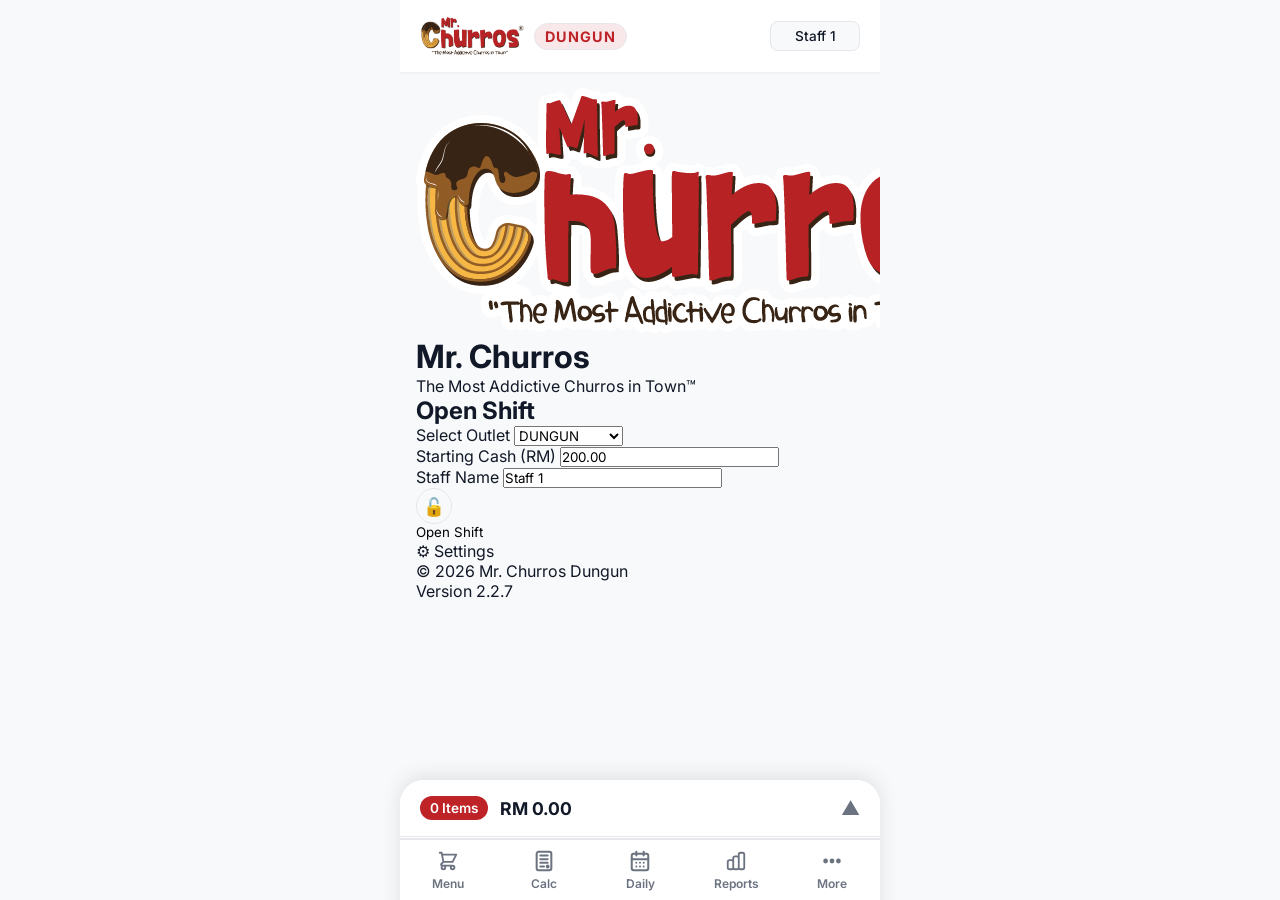
==== commit 8787a1f7: "add open shift page" ====
--- a/index.html
+++ b/index.html
@@ -18,11 +18,11 @@
       href="https://fonts.googleapis.com/css2?family=Inter:wght@400;500;600;700&display=swap"
       rel="stylesheet"
     />
-    <link rel="stylesheet" href="style.css?v=2.2.6" />
+    <link rel="stylesheet" href="style.css?v=2.2.7" />
   </head>
   <body>
     <div class="app-container">
-      <!-- HEADER -->
+      <!-- HEADER - will be hidden on open-shift page via CSS -->
       <header class="header">
         <div class="logo-wrapper" id="devEasterEgg" style="cursor: pointer">
           <img src="logo-new.png" alt="Mr. Churros" class="header-logo" />
@@ -43,8 +43,78 @@
 
       <!-- MAIN CONTENT -->
       <main class="main-content">
+        <!-- OPEN SHIFT PAGE (Front Page) -->
+        <div id="page-open-shift" class="page active">
+          <div class="open-shift-container">
+            <!-- Header dengan logo -->
+            <div class="open-shift-header">
+              <img src="logo-new.png" alt="Mr. Churros" class="open-shift-logo" />
+              <h1 class="open-shift-title">Mr. Churros</h1>
+              <p class="open-shift-subtitle">The Most Addictive Churros in Town™</p>
+            </div>
+
+            <!-- Card Utama -->
+            <div class="open-shift-card">
+              <h2 class="open-shift-card-title">Open Shift</h2>
+              
+              <!-- Pilih Outlet -->
+              <div class="open-shift-field">
+                <label class="open-shift-label">Select Outlet</label>
+                <select id="open-shift-outlet" class="open-shift-select">
+                  <option value="DUNGUN">DUNGUN</option>
+                  <option value="BALAI BESAR">BALAI BESAR</option>
+                </select>
+              </div>
+
+              <!-- Starting Cash (Optional) -->
+              <div class="open-shift-field">
+                <label class="open-shift-label">Starting Cash (RM)</label>
+                <input 
+                  type="number" 
+                  id="open-shift-cash" 
+                  class="open-shift-input" 
+                  value="200.00" 
+                  step="0.01" 
+                  min="0"
+                  placeholder="200.00"
+                />
+              </div>
+
+              <!-- Staff Name -->
+              <div class="open-shift-field">
+                <label class="open-shift-label">Staff Name</label>
+                <input 
+                  type="text" 
+                  id="open-shift-staff" 
+                  class="open-shift-input" 
+                  value="Staff 1" 
+                  placeholder="Enter staff name"
+                />
+              </div>
+
+              <!-- Open Shift Button -->
+              <button id="open-shift-btn" class="open-shift-btn">
+                <span class="btn-icon">🔓</span>
+                Open Shift
+              </button>
+
+              <!-- Settings Link -->
+              <div class="open-shift-settings" id="open-shift-settings">
+                <span class="settings-icon">⚙️</span>
+                <span>Settings</span>
+              </div>
+            </div>
+
+            <!-- Footer -->
+            <div class="open-shift-footer">
+              <p>© 2026 Mr. Churros Dungun</p>
+              <p>Version 2.2.7</p>
+            </div>
+          </div>
+        </div>
+
         <!-- POS PAGE (Menu) -->
-        <div id="page-pos" class="page active">
+        <div id="page-pos" class="page">
           <input
             type="text"
             class="search-bar"
@@ -295,7 +365,6 @@
                 <div style="flex: 1;">
                   <label class="daily-label">OUTLET</label>
                   <input type="text" id="daily-outlet" class="daily-input" placeholder="Location" value="Dungun">
-                  </select>
                 </div>
               </div>
             </div>
@@ -409,16 +478,16 @@
             </div>
             <div
             style="
-              margin-top: 24px;
+              margin-top: 7px;
               display: flex;
               flex-direction: column;
               gap: 12px;
             "
           >
-            <button id="export-btn" class="btn btn-outline">
+            <button id="export-btn" class="btn btn-success">
               📥 Export CSV
             </button>
-            <button id="reset-btn" class="btn btn-danger">
+            <button id="reset-btn" class="btn btn-danger" style="display: none;">
               ⚠️ Reset All Data
             </button>
           </div>
@@ -503,6 +572,10 @@
         <!-- SETTINGS PAGE -->
         <div id="page-settings" class="page">
           <div class="settings-container">
+            <!-- Back button for open shift mode -->
+            <div id="settings-back-btn" class="settings-back-btn" style="display: none;">
+              ← Back to Open Shift
+            </div>
             <h2 style="margin-bottom: 20px; font-size: 1.5rem; color: var(--primary);">
               Settings
             </h2>
@@ -555,7 +628,7 @@
             <!-- App Info Footer -->
             <div class="settings-footer">
               <p>Mr. Churros Dungun POS</p>
-              <p>Version 2.2.6</p>
+              <p>Version 2.2.7</p>
             </div>
           </div>
         </div>
@@ -575,7 +648,7 @@
               </div>
               <div class="dev-row">
                 <span class="dev-label">Version:</span>
-                <span class="dev-value">2.2.6</span>
+                <span class="dev-value">2.2.7</span>
               </div>
               <div class="dev-row">
                 <span class="dev-label">Developer:</span>
@@ -612,7 +685,7 @@
       </main>
       <!-- End of main-content -->
 
-      <!-- STICKY CART -->
+      <!-- STICKY CART - will be hidden on open-shift page via CSS -->
       <div id="cartSheet" class="cart-sheet">
         <div class="cart-header" id="cartHeaderToggle">
           <div class="cart-summary">
@@ -705,7 +778,7 @@
         </div>
       </div>
 
-      <!-- BOTTOM NAV -->
+      <!-- BOTTOM NAV - will be hidden on open-shift page via CSS -->
       <nav class="bottom-nav">
         <button class="nav-btn" data-page="pos">
           <svg viewBox="0 0 24 24" width="22" height="22">
@@ -882,10 +955,10 @@
       </div>
     </div>
 
-    <script src="script.js?v=2.2.6"></script>
+    <script src="script.js?v=2.2.7"></script>
     <script>
     (function() {
-      const VERSION = '2.2.6';
+      const VERSION = '2.2.7';
       if (localStorage.getItem('appVersion') !== VERSION) {
         console.log('App updated to version ' + VERSION);
         localStorage.setItem('appVersion', VERSION);
@@ -894,5 +967,3 @@
   </script>
   </body>
 </html>
-
-
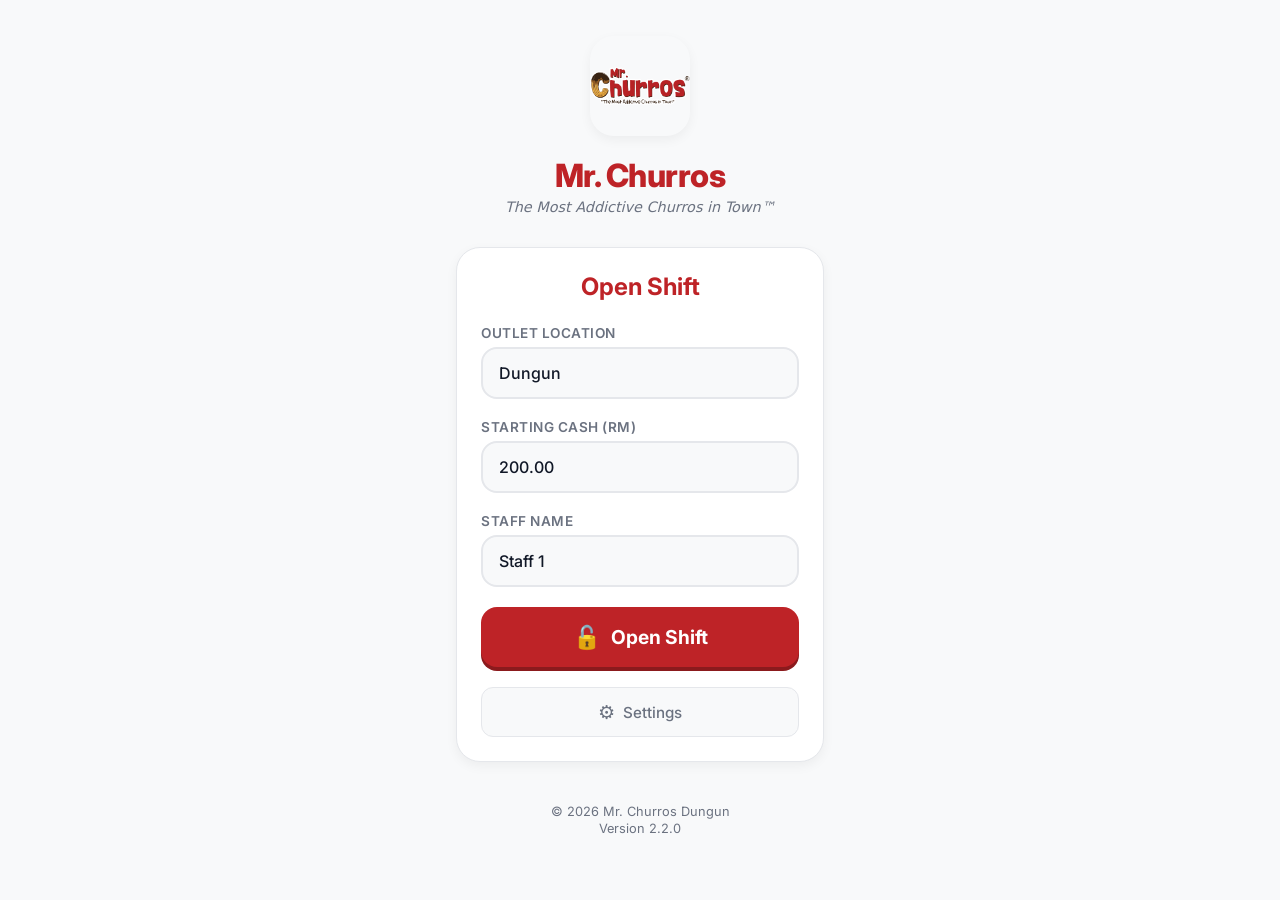
==== commit 301c8f51: "change version" ====
--- a/index.html
+++ b/index.html
@@ -18,7 +18,7 @@
       href="https://fonts.googleapis.com/css2?family=Inter:wght@400;500;600;700&display=swap"
       rel="stylesheet"
     />
-    <link rel="stylesheet" href="style.css?v=2.2.7" />
+    <link rel="stylesheet" href="style.css?v=2.2.0" />
   </head>
   <body>
     <div class="app-container">
@@ -46,6 +46,8 @@
         <!-- OPEN SHIFT PAGE (Front Page) -->
         <div id="page-open-shift" class="page active">
           <div class="open-shift-container">
+            <!-- Optional spacer for mobile -->
+            <div class="mobile-spacer"></div>
             <!-- Header dengan logo -->
             <div class="open-shift-header">
               <img src="logo-new.png" alt="Mr. Churros" class="open-shift-logo" />
@@ -59,11 +61,14 @@
               
               <!-- Pilih Outlet -->
               <div class="open-shift-field">
-                <label class="open-shift-label">Select Outlet</label>
-                <select id="open-shift-outlet" class="open-shift-select">
-                  <option value="DUNGUN">DUNGUN</option>
-                  <option value="BALAI BESAR">BALAI BESAR</option>
-                </select>
+                <label class="open-shift-label">Outlet Location</label>
+                <input 
+                  type="text" 
+                  id="open-shift-outlet" 
+                  class="open-shift-input" 
+                  value="Dungun" 
+                  placeholder="Enter Location"
+                />
               </div>
 
               <!-- Starting Cash (Optional) -->
@@ -108,7 +113,7 @@
             <!-- Footer -->
             <div class="open-shift-footer">
               <p>© 2026 Mr. Churros Dungun</p>
-              <p>Version 2.2.7</p>
+              <p>Version 2.2.0</p>
             </div>
           </div>
         </div>
@@ -628,7 +633,7 @@
             <!-- App Info Footer -->
             <div class="settings-footer">
               <p>Mr. Churros Dungun POS</p>
-              <p>Version 2.2.7</p>
+              <p>Version 2.2.0</p>
             </div>
           </div>
         </div>
@@ -648,7 +653,7 @@
               </div>
               <div class="dev-row">
                 <span class="dev-label">Version:</span>
-                <span class="dev-value">2.2.7</span>
+                <span class="dev-value">2.2.0</span>
               </div>
               <div class="dev-row">
                 <span class="dev-label">Developer:</span>
@@ -955,10 +960,10 @@
       </div>
     </div>
 
-    <script src="script.js?v=2.2.7"></script>
+    <script src="script.js?v=2.2.0"></script>
     <script>
     (function() {
-      const VERSION = '2.2.7';
+      const VERSION = '2.2.0';
       if (localStorage.getItem('appVersion') !== VERSION) {
         console.log('App updated to version ' + VERSION);
         localStorage.setItem('appVersion', VERSION);
--- a/style.css
+++ b/style.css
@@ -1994,3 +1994,484 @@
   display: none;
 }
 
+/* ========== OPEN SHIFT PAGE STYLES ========== */
+.open-shift-container {
+  display: flex;
+  flex-direction: column;
+  min-height: 100%;
+  padding: 20px 16px;
+  max-width: 400px;
+  margin: 0 auto;
+  justify-content: center;
+}
+
+.open-shift-header {
+  text-align: center;
+  margin-bottom: 32px;
+}
+
+.open-shift-logo {
+  width: 100px;
+  height: 100px;
+  object-fit: contain;
+  margin-bottom: 16px;
+  border-radius: 24px;
+  box-shadow: var(--card-shadow);
+}
+
+.open-shift-title {
+  font-size: 2rem;
+  font-weight: 800;
+  color: var(--primary);
+  letter-spacing: -0.5px;
+  margin-bottom: 4px;
+}
+
+.open-shift-subtitle {
+  font-size: 0.9rem;
+  color: var(--text-muted);
+  font-style: italic;
+}
+
+.open-shift-card {
+  background: var(--bg-surface);
+  border-radius: 24px;
+  padding: 24px;
+  margin-bottom: 24px;
+  border: 1px solid var(--border);
+  box-shadow: var(--card-shadow);
+}
+
+.open-shift-card-title {
+  font-size: 1.5rem;
+  font-weight: 700;
+  color: var(--primary);
+  margin-bottom: 24px;
+  text-align: center;
+}
+
+.open-shift-field {
+  margin-bottom: 20px;
+}
+
+.open-shift-label {
+  display: block;
+  font-size: 0.85rem;
+  font-weight: 600;
+  color: var(--text-muted);
+  margin-bottom: 6px;
+  text-transform: uppercase;
+  letter-spacing: 0.5px;
+}
+
+.open-shift-select,
+.open-shift-input {
+  width: 100%;
+  padding: 14px 16px;
+  border-radius: 16px;
+  border: 2px solid var(--border);
+  background: var(--bg-base);
+  color: var(--text-main);
+  font-size: 1rem;
+  font-weight: 500;
+  outline: none;
+  transition: all 0.2s ease;
+  box-sizing: border-box;
+}
+
+.open-shift-select:focus,
+.open-shift-input:focus {
+  border-color: var(--primary);
+  box-shadow: 0 0 0 3px rgba(190, 35, 39, 0.1);
+}
+
+.open-shift-select {
+  appearance: none;
+  background-image: url("data:image/svg+xml;charset=UTF-8,%3csvg xmlns='http://www.w3.org/2000/svg' viewBox='0 0 24 24' fill='none' stroke='currentColor' stroke-width='2' stroke-linecap='round' stroke-linejoin='round'%3e%3cpolyline points='6 9 12 15 18 9'%3e%3c/polyline%3e%3c/svg%3e");
+  background-repeat: no-repeat;
+  background-position: right 16px center;
+  background-size: 20px;
+}
+
+.open-shift-btn {
+  width: 100%;
+  padding: 16px;
+  border-radius: 16px;
+  background: var(--primary);
+  color: white;
+  font-size: 1.2rem;
+  font-weight: 700;
+  display: flex;
+  align-items: center;
+  justify-content: center;
+  gap: 10px;
+  border: none;
+  cursor: pointer;
+  transition: all 0.2s ease;
+  margin-top: 12px;
+  box-shadow: 0 4px 0 #8b1a1d;
+}
+
+.open-shift-btn:active {
+  transform: translateY(4px);
+  box-shadow: 0 0 0 #8b1a1d;
+}
+
+.open-shift-btn .btn-icon {
+  font-size: 1.4rem;
+  background: transparent;
+  border: none;
+  width: auto;
+  height: auto;
+}
+
+.open-shift-settings {
+  display: flex;
+  align-items: center;
+  justify-content: center;
+  gap: 8px;
+  margin-top: 20px;
+  padding: 12px;
+  border-radius: 12px;
+  background: var(--bg-base);
+  color: var(--text-muted);
+  font-size: 0.95rem;
+  font-weight: 500;
+  cursor: pointer;
+  transition: all 0.2s ease;
+  border: 1px solid var(--border);
+}
+
+.open-shift-settings:active {
+  background: var(--border);
+}
+
+.open-shift-settings .settings-icon {
+  font-size: 1.2rem;
+}
+
+.open-shift-footer {
+  text-align: center;
+  color: var(--text-muted);
+  font-size: 0.8rem;
+  margin-top: auto;
+  padding: 16px 0;
+}
+
+.open-shift-footer p {
+  margin: 2px 0;
+}
+
+/* Dark mode adjustments */
+body.dark-mode .open-shift-btn {
+  box-shadow: 0 4px 0 #7f1d1d;
+}
+
+body.dark-mode .open-shift-select {
+  background-image: url("data:image/svg+xml;charset=UTF-8,%3csvg xmlns='http://www.w3.org/2000/svg' viewBox='0 0 24 24' fill='none' stroke='%239ca3af' stroke-width='2' stroke-linecap='round' stroke-linejoin='round'%3e%3cpolyline points='6 9 12 15 18 9'%3e%3c/polyline%3e%3c/svg%3e");
+}
+
+/* Mobile adjustments */
+@media (max-width: 480px) {
+  .open-shift-container {
+    padding: 16px 12px;
+  }
+  
+  .open-shift-logo {
+    width: 80px;
+    height: 80px;
+  }
+  
+  .open-shift-title {
+    font-size: 1.8rem;
+  }
+  
+  .open-shift-card {
+    padding: 20px;
+  }
+  
+  .open-shift-select,
+  .open-shift-input {
+    padding: 12px 14px;
+  }
+  
+  .open-shift-btn {
+    padding: 14px;
+    font-size: 1.1rem;
+  }
+}
+
+/* ========== OPEN SHIFT PAGE STYLES ========== */
+.open-shift-container {
+  display: flex;
+  flex-direction: column;
+  min-height: 100%;
+  padding: 20px 16px;
+  max-width: 400px;
+  margin: 0 auto;
+  justify-content: center;
+}
+
+.open-shift-header {
+  text-align: center;
+  margin-bottom: 32px;
+}
+
+.open-shift-logo {
+  width: 100px;
+  height: 100px;
+  object-fit: contain;
+  margin-bottom: 16px;
+  border-radius: 24px;
+  box-shadow: var(--card-shadow);
+}
+
+.open-shift-title {
+  font-size: 2rem;
+  font-weight: 800;
+  color: var(--primary);
+  letter-spacing: -0.5px;
+  margin-bottom: 4px;
+}
+
+.open-shift-subtitle {
+  font-size: 0.9rem;
+  color: var(--text-muted);
+  font-style: italic;
+}
+
+.open-shift-card {
+  background: var(--bg-surface);
+  border-radius: 24px;
+  padding: 24px;
+  margin-bottom: 24px;
+  border: 1px solid var(--border);
+  box-shadow: var(--card-shadow);
+}
+
+.open-shift-card-title {
+  font-size: 1.5rem;
+  font-weight: 700;
+  color: var(--primary);
+  margin-bottom: 24px;
+  text-align: center;
+}
+
+.open-shift-field {
+  margin-bottom: 20px;
+}
+
+.open-shift-label {
+  display: block;
+  font-size: 0.85rem;
+  font-weight: 600;
+  color: var(--text-muted);
+  margin-bottom: 6px;
+  text-transform: uppercase;
+  letter-spacing: 0.5px;
+}
+
+.open-shift-select,
+.open-shift-input {
+  width: 100%;
+  padding: 14px 16px;
+  border-radius: 16px;
+  border: 2px solid var(--border);
+  background: var(--bg-base);
+  color: var(--text-main);
+  font-size: 1rem;
+  font-weight: 500;
+  outline: none;
+  transition: all 0.2s ease;
+  box-sizing: border-box;
+}
+
+.open-shift-select:focus,
+.open-shift-input:focus {
+  border-color: var(--primary);
+  box-shadow: 0 0 0 3px rgba(190, 35, 39, 0.1);
+}
+
+.open-shift-select {
+  appearance: none;
+  background-image: url("data:image/svg+xml;charset=UTF-8,%3csvg xmlns='http://www.w3.org/2000/svg' viewBox='0 0 24 24' fill='none' stroke='currentColor' stroke-width='2' stroke-linecap='round' stroke-linejoin='round'%3e%3cpolyline points='6 9 12 15 18 9'%3e%3c/polyline%3e%3c/svg%3e");
+  background-repeat: no-repeat;
+  background-position: right 16px center;
+  background-size: 20px;
+}
+
+.open-shift-btn {
+  width: 100%;
+  padding: 16px;
+  border-radius: 16px;
+  background: var(--primary);
+  color: white;
+  font-size: 1.2rem;
+  font-weight: 700;
+  display: flex;
+  align-items: center;
+  justify-content: center;
+  gap: 10px;
+  border: none;
+  cursor: pointer;
+  transition: all 0.2s ease;
+  margin-top: 12px;
+  box-shadow: 0 4px 0 #8b1a1d;
+}
+
+.open-shift-btn:active {
+  transform: translateY(4px);
+  box-shadow: 0 0 0 #8b1a1d;
+}
+
+.open-shift-btn .btn-icon {
+  font-size: 1.4rem;
+  background: transparent;
+  border: none;
+  width: auto;
+  height: auto;
+}
+
+.open-shift-settings {
+  display: flex;
+  align-items: center;
+  justify-content: center;
+  gap: 8px;
+  margin-top: 20px;
+  padding: 12px;
+  border-radius: 12px;
+  background: var(--bg-base);
+  color: var(--text-muted);
+  font-size: 0.95rem;
+  font-weight: 500;
+  cursor: pointer;
+  transition: all 0.2s ease;
+  border: 1px solid var(--border);
+}
+
+.open-shift-settings:active {
+  background: var(--border);
+}
+
+.open-shift-settings .settings-icon {
+  font-size: 1.2rem;
+}
+
+.open-shift-footer {
+  text-align: center;
+  color: var(--text-muted);
+  font-size: 0.8rem;
+  margin-top: auto;
+  padding: 16px 0;
+}
+
+.open-shift-footer p {
+  margin: 2px 0;
+}
+
+/* Hide header, navbar, and cart when open-shift page is active */
+body:has(#page-open-shift.active) .header,
+body:has(#page-open-shift.active) .bottom-nav,
+body:has(#page-open-shift.active) .cart-sheet {
+  display: none !important;
+}
+
+/* Ensure main content takes full height when header is hidden */
+body:has(#page-open-shift.active) .main-content {
+  height: 100vh;
+  padding-bottom: 0;
+}
+
+/* Dark mode adjustments */
+body.dark-mode .open-shift-btn {
+  box-shadow: 0 4px 0 #7f1d1d;
+}
+
+body.dark-mode .open-shift-select {
+  background-image: url("data:image/svg+xml;charset=UTF-8,%3csvg xmlns='http://www.w3.org/2000/svg' viewBox='0 0 24 24' fill='none' stroke='%239ca3af' stroke-width='2' stroke-linecap='round' stroke-linejoin='round'%3e%3cpolyline points='6 9 12 15 18 9'%3e%3c/polyline%3e%3c/svg%3e");
+}
+
+/* Mobile adjustments */
+@media (max-width: 480px) {
+  .open-shift-container {
+    padding: 16px 12px;
+  }
+  
+  .open-shift-logo {
+    width: 80px;
+    height: 80px;
+  }
+  
+  .open-shift-title {
+    font-size: 1.8rem;
+  }
+  
+  .open-shift-card {
+    padding: 20px;
+  }
+  
+  .open-shift-select,
+  .open-shift-input {
+    padding: 12px 14px;
+  }
+  
+  .open-shift-btn {
+    padding: 14px;
+    font-size: 1.1rem;
+  }
+}
+
+/* ========== SUCCESS BUTTON ========== */
+.btn-success {
+  background: #10b981; /* Green color */
+  color: white;
+  border: none;
+  padding: 14px 16px;
+  border-radius: 8px;
+  font-weight: 600;
+  font-size: 1rem;
+  cursor: pointer;
+  text-align: center;
+  transition: all 0.2s;
+  width: 100%;
+}
+
+.btn-success:active {
+  background: #059669; /* Darker green when pressed */
+  transform: scale(0.98);
+}
+
+/* Dark mode adjustment */
+body.dark-mode .btn-success {
+  background: #059669;
+}
+
+body.dark-mode .btn-success:active {
+  background: #047857;
+}
+
+/* Settings back button */
+.settings-back-btn {
+  display: inline-flex;
+  align-items: center;
+  gap: 8px;
+  padding: 10px 16px;
+  margin-bottom: 16px;
+  background: var(--bg-base);
+  border: 1px solid var(--border);
+  border-radius: 30px;
+  color: var(--text-main);
+  font-size: 0.95rem;
+  font-weight: 500;
+  cursor: pointer;
+  transition: all 0.2s ease;
+  width: fit-content;
+}
+
+.settings-back-btn:active {
+  background: var(--border);
+}
+
+body.dark-mode .settings-back-btn {
+  color: var(--text-main);
+}
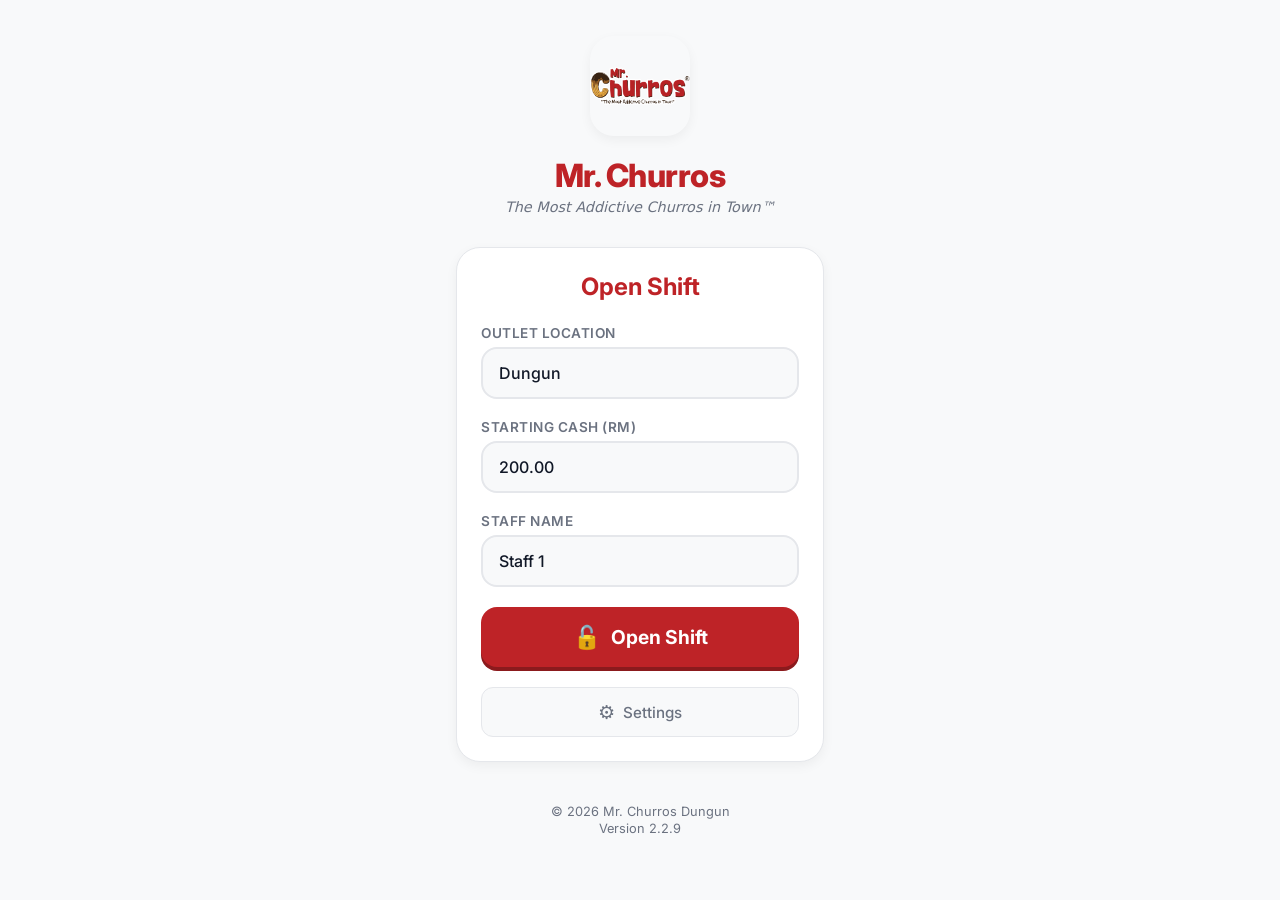
==== commit 978fe50f: "change back button position" ====
--- a/index.html
+++ b/index.html
@@ -18,7 +18,7 @@
       href="https://fonts.googleapis.com/css2?family=Inter:wght@400;500;600;700&display=swap"
       rel="stylesheet"
     />
-    <link rel="stylesheet" href="style.css?v=2.2.0" />
+    <link rel="stylesheet" href="style.css?v=2.2.9" />
   </head>
   <body>
     <div class="app-container">
@@ -113,7 +113,7 @@
             <!-- Footer -->
             <div class="open-shift-footer">
               <p>© 2026 Mr. Churros Dungun</p>
-              <p>Version 2.2.0</p>
+              <p>Version 2.2.9</p>
             </div>
           </div>
         </div>
@@ -577,10 +577,6 @@
         <!-- SETTINGS PAGE -->
         <div id="page-settings" class="page">
           <div class="settings-container">
-            <!-- Back button for open shift mode -->
-            <div id="settings-back-btn" class="settings-back-btn" style="display: none;">
-              ← Back to Open Shift
-            </div>
             <h2 style="margin-bottom: 20px; font-size: 1.5rem; color: var(--primary);">
               Settings
             </h2>
@@ -629,11 +625,15 @@
                 <span class="settings-chevron">›</span>
               </div>
             </div>
+            <!-- Back button for open shift mode -->
+            <div id="settings-back-btn" class="settings-back-btn" style="display: none;">
+              ← Back to Open Shift
+            </div>
 
             <!-- App Info Footer -->
             <div class="settings-footer">
               <p>Mr. Churros Dungun POS</p>
-              <p>Version 2.2.0</p>
+              <p>Version 2.2.9</p>
             </div>
           </div>
         </div>
@@ -653,7 +653,7 @@
               </div>
               <div class="dev-row">
                 <span class="dev-label">Version:</span>
-                <span class="dev-value">2.2.0</span>
+                <span class="dev-value">2.2.9</span>
               </div>
               <div class="dev-row">
                 <span class="dev-label">Developer:</span>
@@ -960,10 +960,10 @@
       </div>
     </div>
 
-    <script src="script.js?v=2.2.0"></script>
+    <script src="script.js?v=2.2.9"></script>
     <script>
     (function() {
-      const VERSION = '2.2.0';
+      const VERSION = '2.2.9';
       if (localStorage.getItem('appVersion') !== VERSION) {
         console.log('App updated to version ' + VERSION);
         localStorage.setItem('appVersion', VERSION);
--- a/style.css
+++ b/style.css
@@ -2475,3 +2475,14 @@
 body.dark-mode .settings-back-btn {
   color: var(--text-main);
 }
+
+.mobile-spacer {
+  display: none;
+}
+
+@media (max-width: 480px) {
+  .mobile-spacer {
+    display: block;
+    height: 20px; /* Adjust this value to move content down */
+  }
+}
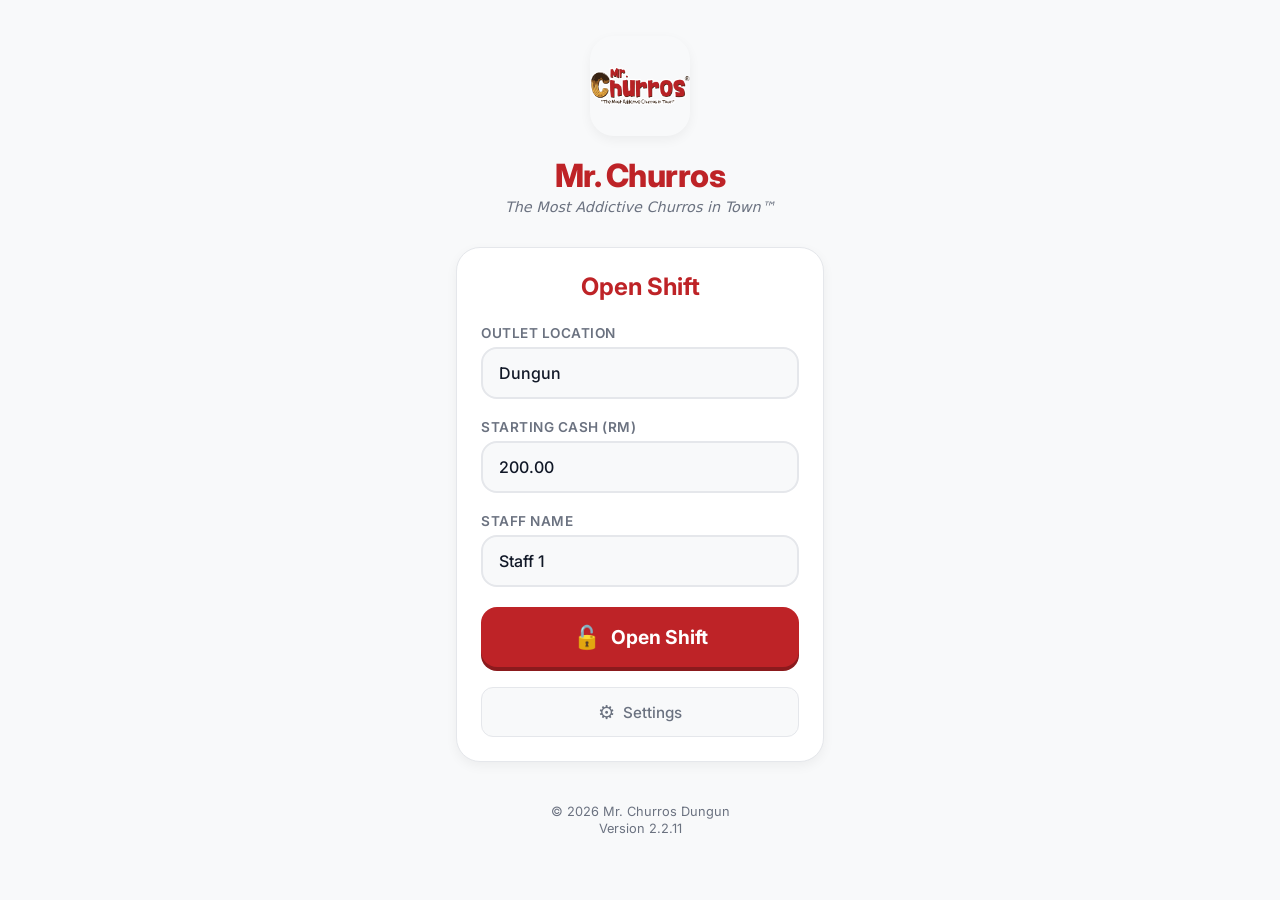
==== commit 7c0e130e: "change version" ====
--- a/index.html
+++ b/index.html
@@ -18,7 +18,7 @@
       href="https://fonts.googleapis.com/css2?family=Inter:wght@400;500;600;700&display=swap"
       rel="stylesheet"
     />
-    <link rel="stylesheet" href="style.css?v=2.2.9" />
+    <link rel="stylesheet" href="style.css?v=2.2.11" />
   </head>
   <body>
     <div class="app-container">
@@ -113,7 +113,7 @@
             <!-- Footer -->
             <div class="open-shift-footer">
               <p>© 2026 Mr. Churros Dungun</p>
-              <p>Version 2.2.9</p>
+              <p>Version 2.2.11</p>
             </div>
           </div>
         </div>
@@ -633,7 +633,7 @@
             <!-- App Info Footer -->
             <div class="settings-footer">
               <p>Mr. Churros Dungun POS</p>
-              <p>Version 2.2.9</p>
+              <p>Version 2.2.11</p>
             </div>
           </div>
         </div>
@@ -653,7 +653,7 @@
               </div>
               <div class="dev-row">
                 <span class="dev-label">Version:</span>
-                <span class="dev-value">2.2.9</span>
+                <span class="dev-value">2.2.11</span>
               </div>
               <div class="dev-row">
                 <span class="dev-label">Developer:</span>
@@ -960,10 +960,10 @@
       </div>
     </div>
 
-    <script src="script.js?v=2.2.9"></script>
+    <script src="script.js?v=2.2.11"></script>
     <script>
     (function() {
-      const VERSION = '2.2.9';
+      const VERSION = '2.2.11';
       if (localStorage.getItem('appVersion') !== VERSION) {
         console.log('App updated to version ' + VERSION);
         localStorage.setItem('appVersion', VERSION);
@@ -972,3 +972,4 @@
   </script>
   </body>
 </html>
+
--- a/style.css
+++ b/style.css
@@ -2486,3 +2486,15 @@
     height: 20px; /* Adjust this value to move content down */
   }
 }
+
+/* Settings page when coming from Open Shift - move content lower */
+body.from-open-shift #page-settings .settings-container {
+  padding-top: 40px; /* Adjust this value to move content down */
+}
+
+/* For mobile */
+@media (max-width: 480px) {
+  body.from-open-shift #page-settings .settings-container {
+    padding-top: 60px; /* More padding on mobile */
+  }
+}
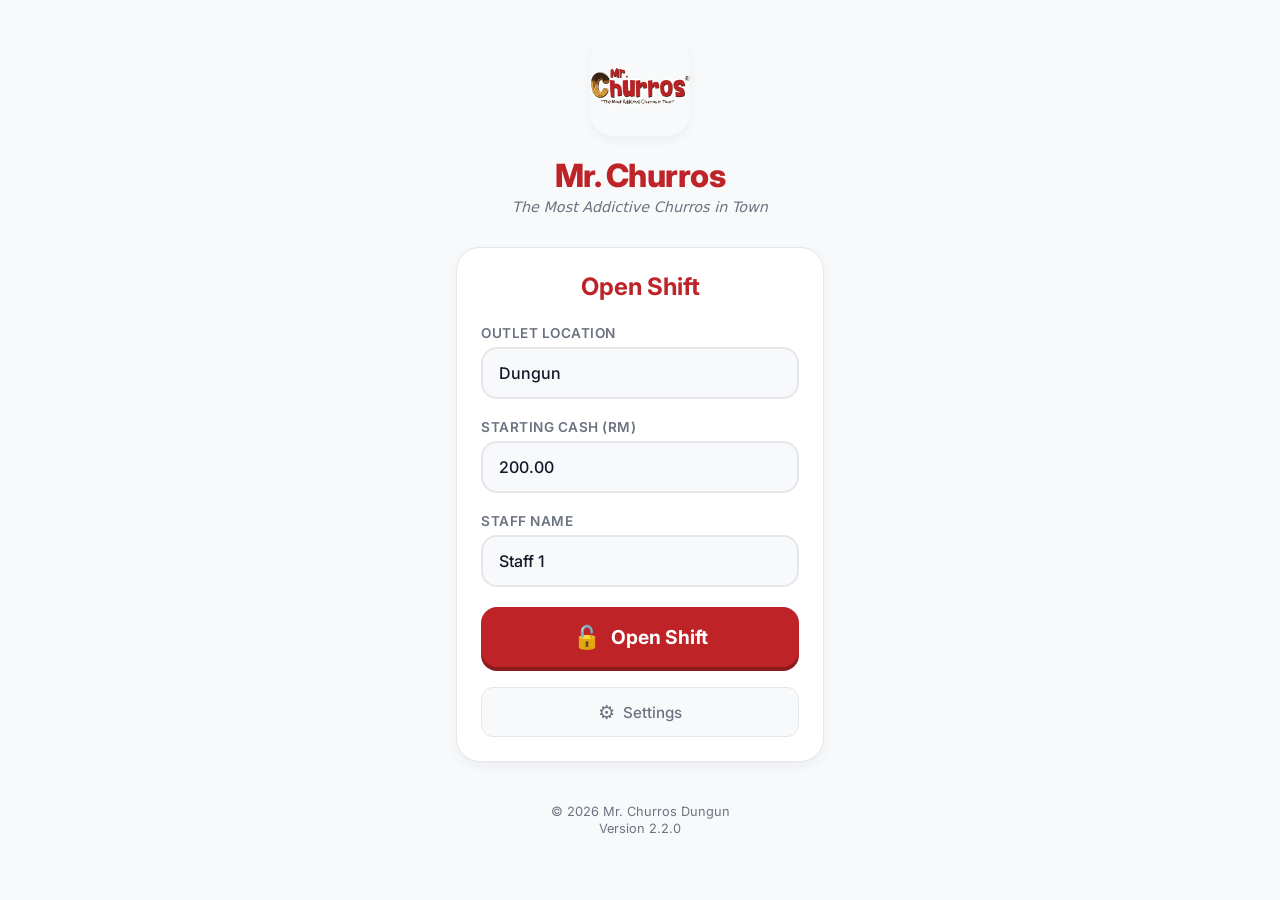
==== commit 3202853c: "update layout" ====
--- a/index.html
+++ b/index.html
@@ -18,7 +18,7 @@
       href="https://fonts.googleapis.com/css2?family=Inter:wght@400;500;600;700&display=swap"
       rel="stylesheet"
     />
-    <link rel="stylesheet" href="style.css?v=2.2.11" />
+    <link rel="stylesheet" href="style.css?v=2.2.0" />
   </head>
   <body>
     <div class="app-container">
@@ -52,7 +52,7 @@
             <div class="open-shift-header">
               <img src="logo-new.png" alt="Mr. Churros" class="open-shift-logo" />
               <h1 class="open-shift-title">Mr. Churros</h1>
-              <p class="open-shift-subtitle">The Most Addictive Churros in Town™</p>
+              <p class="open-shift-subtitle">The Most Addictive Churros in Town</p>
             </div>
 
             <!-- Card Utama -->
@@ -113,7 +113,7 @@
             <!-- Footer -->
             <div class="open-shift-footer">
               <p>© 2026 Mr. Churros Dungun</p>
-              <p>Version 2.2.11</p>
+              <p>Version 2.2.0</p>
             </div>
           </div>
         </div>
@@ -440,7 +440,51 @@
               </div>
             </div>
 
+            
+          <!-- Production Summary Section -->
+            <h3 style="margin-top: 12px; margin-bottom: 12px; font-size: 1.2rem; color: var(--primary);">
+              Production Summary
+            </h3>
+
+            <!-- Total KG Sold -->
+            <div class="float-section">
+              <div class="drawer-row">
+                <span>Total KG Sold (KG):</span>
+                <div>
+                  <input
+                    type="number"
+                    id="totalKgSold"
+                    class="production-input"
+                    value="0"
+                    step="0.1"
+                    min="0"
+                    placeholder="0"
+                  />
+                </div>
+              </div>
+
+
+            <!-- Unsold / Defect -->
+              <div class="drawer-row">
+                <span>Unsold/Defect (PCS):</span>
+                <div>
+                  <input
+                    type="number"
+                    id="unsoldDefect"
+                    class="production-input"
+                    value="0"
+                    step="1"
+                    min="0"
+                    placeholder="0"
+                  />
+                </div>
+              </div>
+            </div>
+
             <!-- Cash Drawer Summary -->
+             <h3 style="margin-top: 12px; margin-bottom: 12px; font-size: 1.2rem; color: var(--primary);">
+              Sales
+            </h3>
             <div class="drawer-summary">
               <div class="drawer-row">
                 <span>Cash Sales:</span>
@@ -474,8 +518,8 @@
 
             <!-- Cash Actions -->
             <div class="cash-actions">
-              <button id="closeShiftBtn" class="cash-action-btn primary">
-                Close Shift
+              <button id="export-btn" class="cash-action-btn primary">
+                📥 Export CSV
               </button>
               <button id="resetDrawerBtn" class="cash-action-btn secondary">
                 Reset Drawer
@@ -489,8 +533,8 @@
               gap: 12px;
             "
           >
-            <button id="export-btn" class="btn btn-success">
-              📥 Export CSV
+            <button id="closeShiftBtn" class="btn btn-success">
+              Close Shift
             </button>
             <button id="reset-btn" class="btn btn-danger" style="display: none;">
               ⚠️ Reset All Data
@@ -498,50 +542,7 @@
           </div>
           </div>
 
-
-          <!-- Production Summary Section -->
-          <div class="cash-drawer-section">
-            <h3 style="margin-bottom: 12px; font-size: 1.2rem; color: var(--primary);">
-              Production Summary
-            </h3>
-
-            <!-- Total KG Sold -->
-            <div class="float-section">
-              <div class="float-row">
-                <span>Total KG Sold (KG):</span>
-                <div>
-                  <input
-                    type="number"
-                    id="totalKgSold"
-                    class="production-input"
-                    value="0"
-                    step="0.1"
-                    min="0"
-                    placeholder="0"
-                  />
-                </div>
-              </div>
-            </div>
-
-            <!-- Unsold / Defect -->
-            <div class="float-section">
-              <div class="float-row">
-                <span>Unsold/Defect (PCS):</span>
-                <div>
-                  <input
-                    type="number"
-                    id="unsoldDefect"
-                    class="production-input"
-                    value="0"
-                    step="1"
-                    min="0"
-                    placeholder="0"
-                  />
-                </div>
-              </div>
-            </div>
-          </div>
-
+          <!-- ========== RECENT TRANSACTIONS ========== -->
           <h3
             style="
               margin-bottom: 12px;
@@ -633,7 +634,7 @@
             <!-- App Info Footer -->
             <div class="settings-footer">
               <p>Mr. Churros Dungun POS</p>
-              <p>Version 2.2.11</p>
+              <p>Version 2.2.0</p>
             </div>
           </div>
         </div>
@@ -653,19 +654,15 @@
               </div>
               <div class="dev-row">
                 <span class="dev-label">Version:</span>
-                <span class="dev-value">2.2.11</span>
+                <span class="dev-value">2.2.0</span>
               </div>
               <div class="dev-row">
                 <span class="dev-label">Developer:</span>
                 <span class="dev-value">Nazurah and Is</span>
               </div>
               <div class="dev-row">
-                <span class="dev-label">GitHub:</span>
-                <span class="dev-value">@iskandarasri</span>
-              </div>
-              <div class="dev-row">
                 <span class="dev-label">Last Updated:</span>
-                <span class="dev-value">10 March 2026</span>
+                <span class="dev-value">17 April 2026</span>
               </div>
             </div>
 
@@ -960,10 +957,10 @@
       </div>
     </div>
 
-    <script src="script.js?v=2.2.11"></script>
+    <script src="script.js?v=2.2.0"></script>
     <script>
     (function() {
-      const VERSION = '2.2.11';
+      const VERSION = '2.2.0';
       if (localStorage.getItem('appVersion') !== VERSION) {
         console.log('App updated to version ' + VERSION);
         localStorage.setItem('appVersion', VERSION);
@@ -972,4 +969,3 @@
   </script>
   </body>
 </html>
-
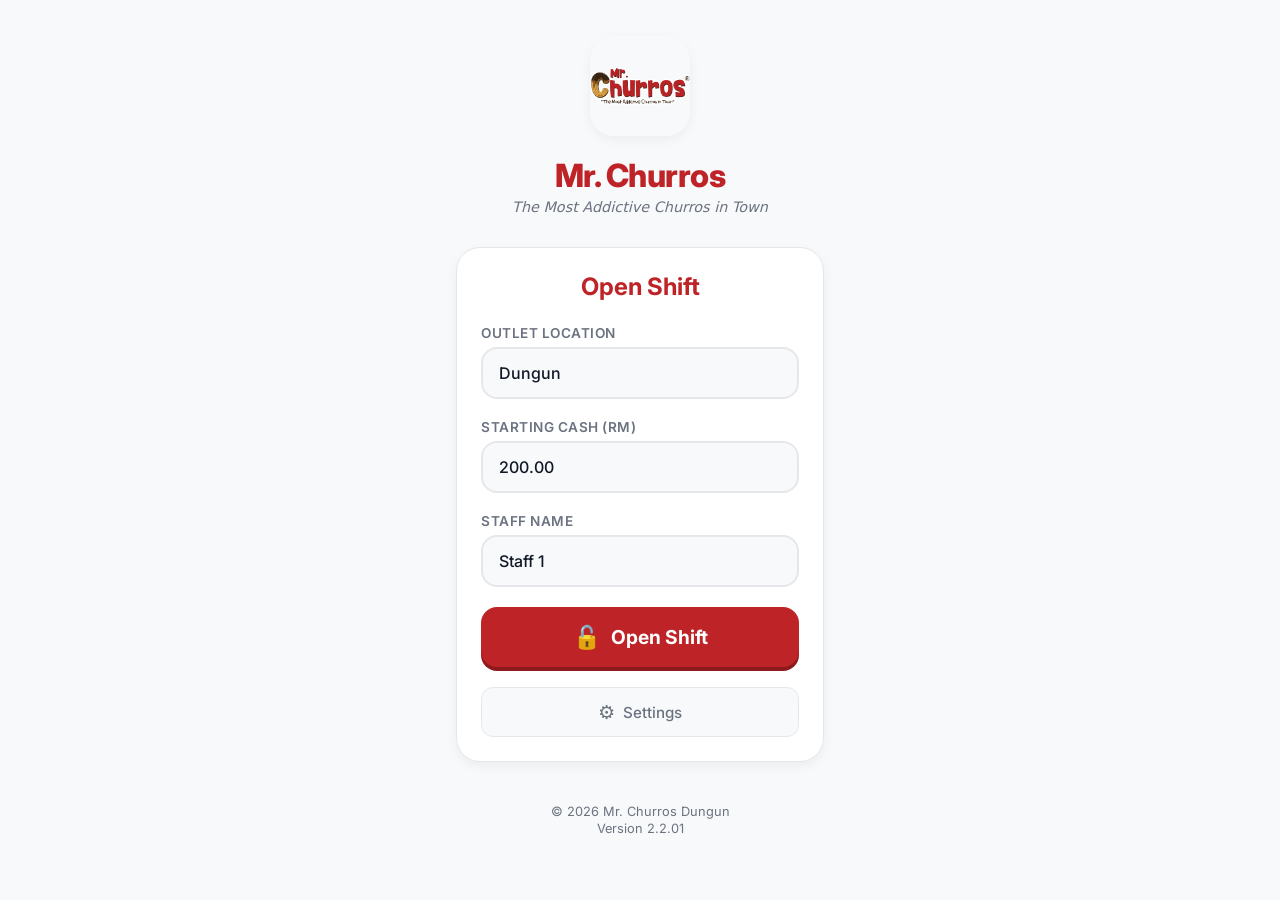
==== commit 62b458fc: "add manual count" ====
--- a/index.html
+++ b/index.html
@@ -18,7 +18,7 @@
       href="https://fonts.googleapis.com/css2?family=Inter:wght@400;500;600;700&display=swap"
       rel="stylesheet"
     />
-    <link rel="stylesheet" href="style.css?v=2.2.0" />
+    <link rel="stylesheet" href="style.css?v=2.2.01" />
   </head>
   <body>
     <div class="app-container">
@@ -113,7 +113,7 @@
             <!-- Footer -->
             <div class="open-shift-footer">
               <p>© 2026 Mr. Churros Dungun</p>
-              <p>Version 2.2.0</p>
+              <p>Version 2.2.01</p>
             </div>
           </div>
         </div>
@@ -479,6 +479,22 @@
                   />
                 </div>
               </div>
+
+              <!-- Manual Cash Sale-->
+              <div class="drawer-row">
+                <span>Cash Sale (Manual): RM</span>
+                <div>
+                  <input
+                    type="number"
+                    id="manualCashSale"
+                    class="production-input"
+                    value="0"
+                    step="0.1"
+                    min="0"
+                    placeholder="RM 0.00"
+                  />
+                </div>
+              </div>
             </div>
 
             <!-- Cash Drawer Summary -->
@@ -502,6 +518,17 @@
                   >RM 0.00</span
                 >
               </div>
+
+              <div class="drawer-row">
+                <span>Manual Cash Count:</span>
+                <span id="manualCashDisplay" style="font-weight: 700; color: var(--primary);">RM 0.00</span>
+              </div>
+
+              <div class="drawer-row">
+                <span>Not Tally:</span>
+                <span id="discrepancyDisplay" style="font-weight: 700;">RM 0.00</span>
+              </div>
+
               <div class="drawer-total">
                 <span>Expected Cash Amount:</span>
                 <span
@@ -634,7 +661,7 @@
             <!-- App Info Footer -->
             <div class="settings-footer">
               <p>Mr. Churros Dungun POS</p>
-              <p>Version 2.2.0</p>
+              <p>Version 2.2.01</p>
             </div>
           </div>
         </div>
@@ -654,7 +681,7 @@
               </div>
               <div class="dev-row">
                 <span class="dev-label">Version:</span>
-                <span class="dev-value">2.2.0</span>
+                <span class="dev-value">2.2.01</span>
               </div>
               <div class="dev-row">
                 <span class="dev-label">Developer:</span>
@@ -957,10 +984,10 @@
       </div>
     </div>
 
-    <script src="script.js?v=2.2.0"></script>
+    <script src="script.js?v=2.2.01"></script>
     <script>
     (function() {
-      const VERSION = '2.2.0';
+      const VERSION = '2.2.01';
       if (localStorage.getItem('appVersion') !== VERSION) {
         console.log('App updated to version ' + VERSION);
         localStorage.setItem('appVersion', VERSION);
--- a/style.css
+++ b/style.css
@@ -1167,7 +1167,7 @@
   background: var(--bg-base);
   border-radius: 12px;
   padding: 12px;
-  margin-bottom: 16px;
+  margin-bottom: 5px;
 }
 
 .float-row {
@@ -1294,7 +1294,7 @@
 }
 
 .cash-action-btn.primary {
-  background: var(--primary);
+  background: #10b981;
   color: white;
 }
 
@@ -2423,7 +2423,7 @@
 
 /* ========== SUCCESS BUTTON ========== */
 .btn-success {
-  background: #10b981; /* Green color */
+  background: var(--primary); 
   color: white;
   border: none;
   padding: 14px 16px;
